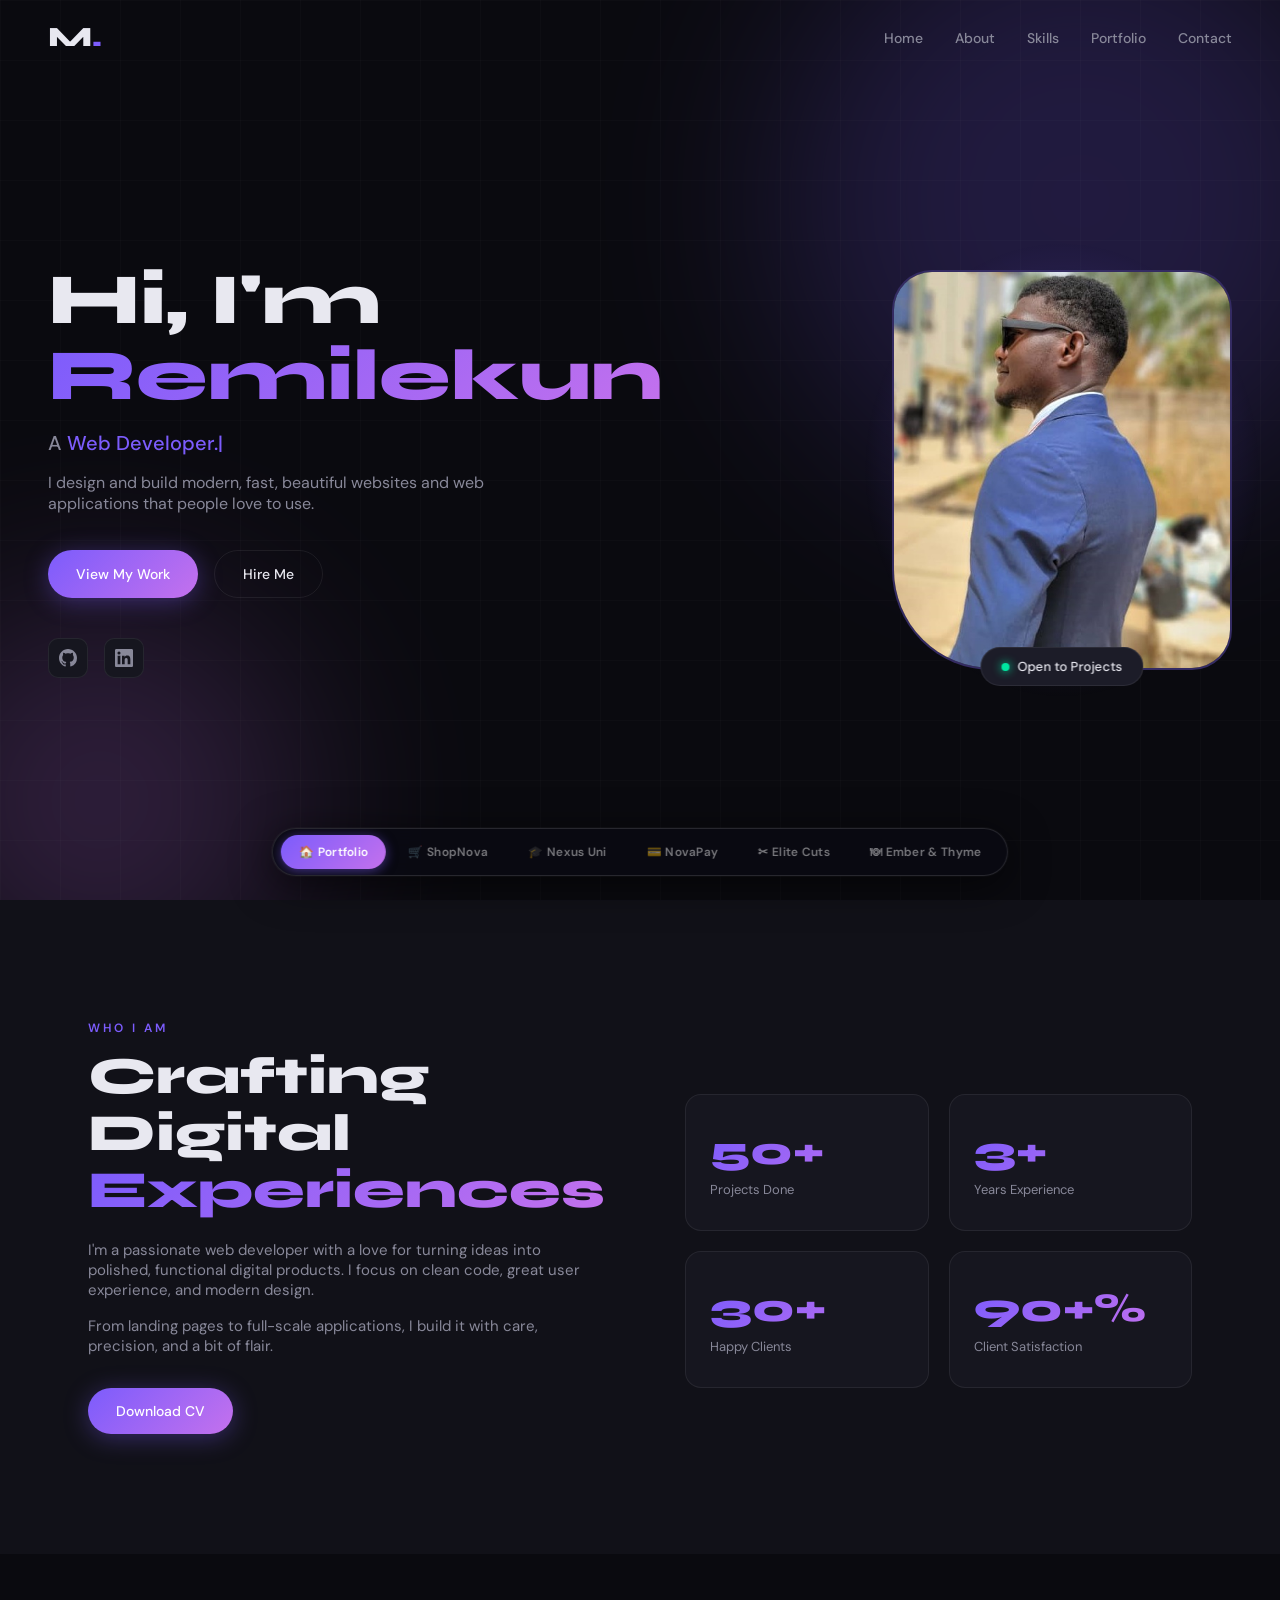
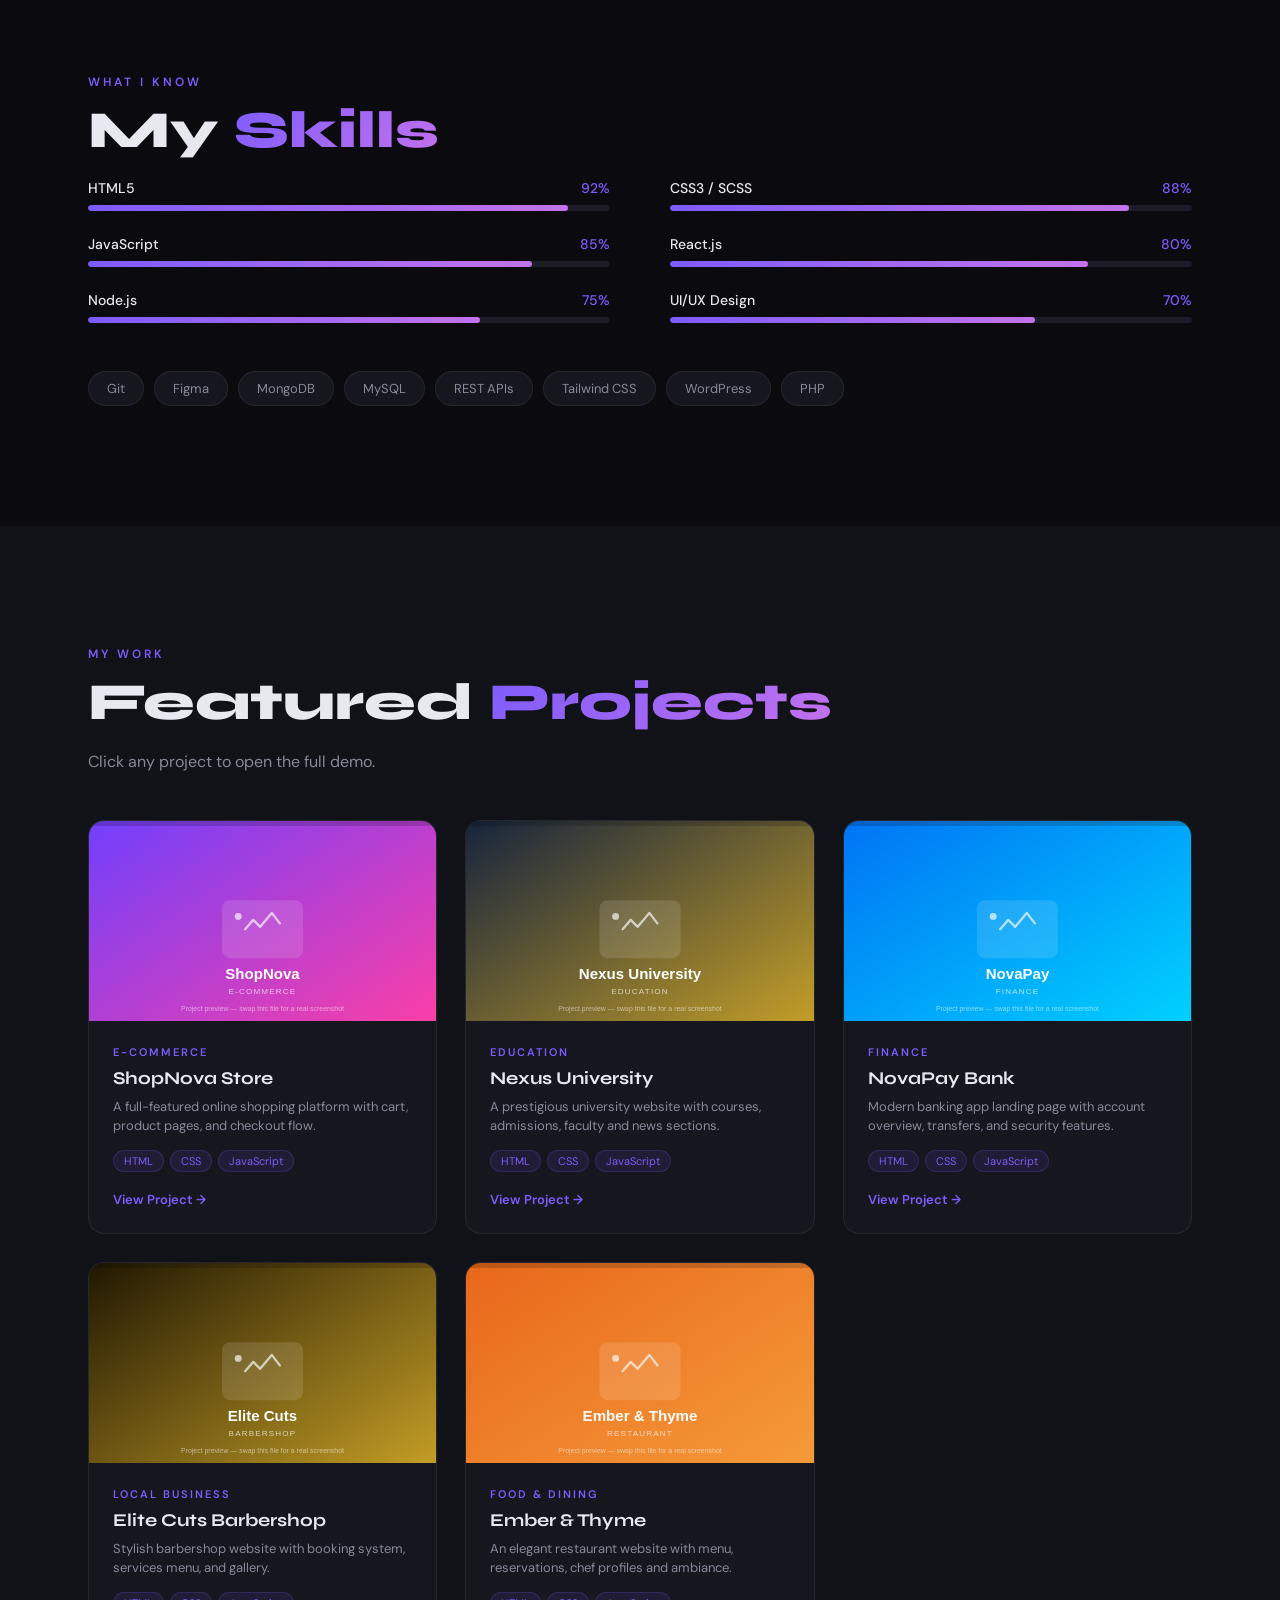
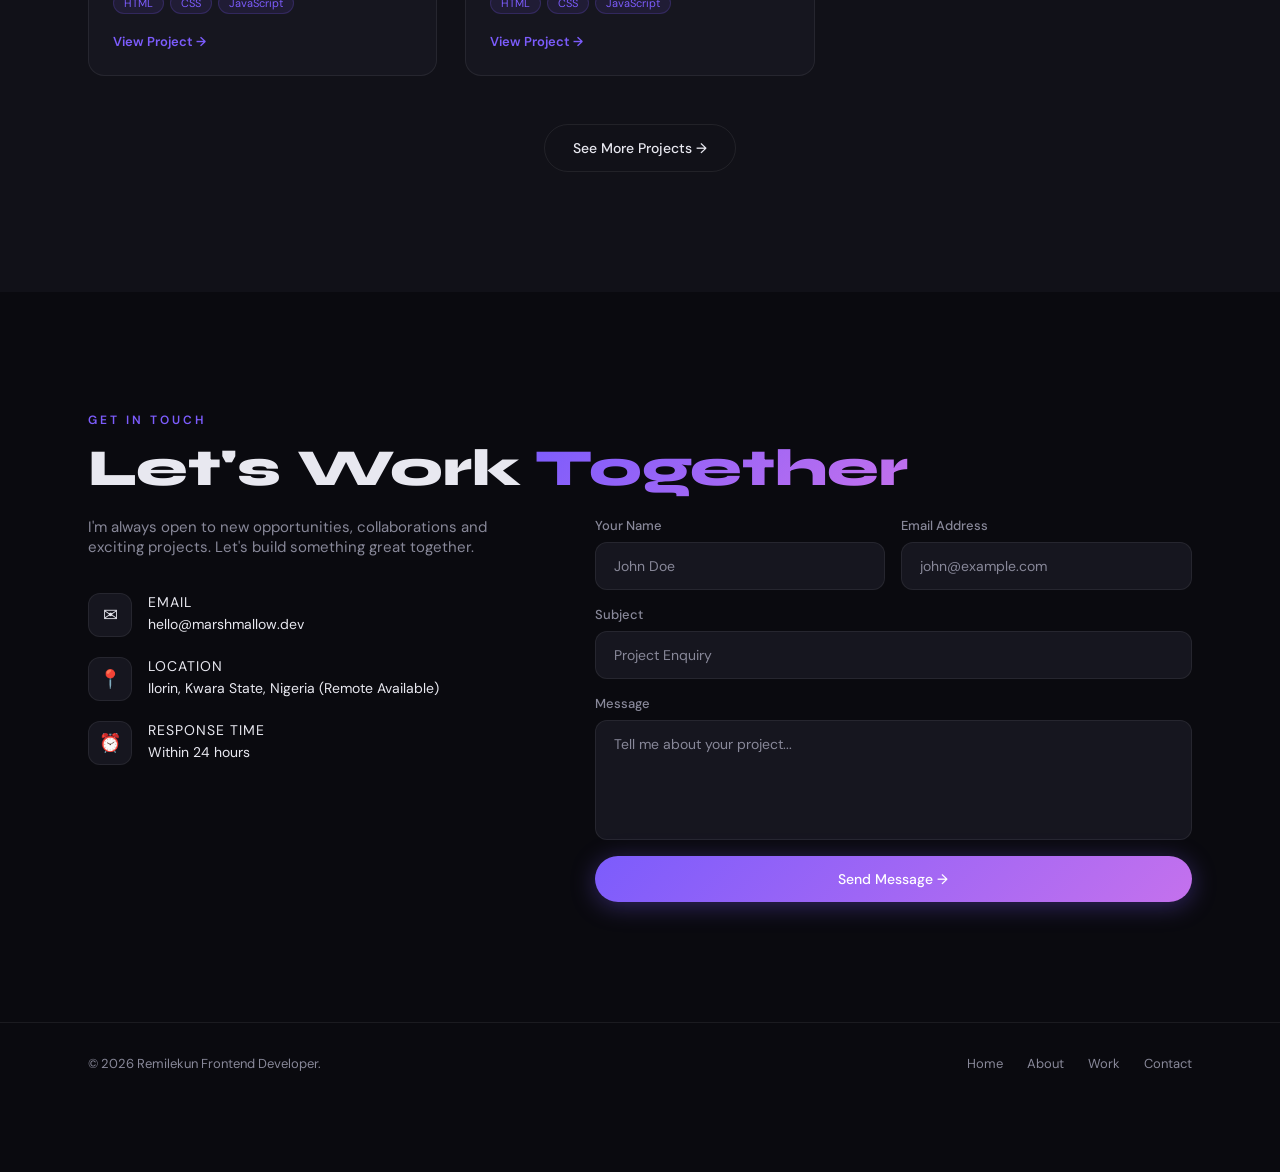
==== portfolio/index.html @ 6fb1a810 "Add files via upload" ====
<!DOCTYPE html>
<html lang="en">
<head>
<meta charset="UTF-8" />
<meta name="viewport" content="width=device-width, initial-scale=1.0" />
<title>Marshmallow — Frontend Developer Portfolio</title>
<meta name="description" content="Portfolio of Marshmallow, a frontend developer building modern, fast, and beautiful web experiences. Browse featured demo projects: ShopNova, Nexus University, NovaPay, Elite Cuts and Ember & Thyme." />
<link rel="preconnect" href="https://fonts.googleapis.com">
<link rel="preconnect" href="https://fonts.gstatic.com" crossorigin>
<link href="https://fonts.googleapis.com/css2?family=Syne:wght@400;600;700;800&family=DM+Sans:wght@300;400;500&display=swap" rel="stylesheet">


<link rel="icon" type="image/png" href="/images/trustana-favicon-512.png" />
<meta name="theme-color" content="#F5A623" />
<meta name="description" content="Nigeria's first AI-powered freelance escrow. Lock payments in Crypto or Fiat. SmartVerify AI checks delivery. Zero scams." />

<meta property="og:type" content="website" />
<meta property="og:url" content="https://trustanang.vercel.app/" />
<meta property="og:title" content="Trustana - Nigeria's Freelance Escrow" />
<meta property="og:description" content="Nigeria's first AI-powered freelance escrow. Lock payments in Crypto or Fiat. SmartVerify AI checks delivery. Zero scams." />
<meta property="og:image" content="https://trustanang.vercel.app/images/g.png" />
<meta property="og:image:width" content="1200" />
<meta property="og:image:height" content="630" />

<!-- Twitter / X Card -->
<meta name="twitter:card" content="summary_large_image" />
<meta name="twitter:url" content="https://trustanang.vercel.app/" />
<meta name="twitter:title" content="Trustana - Nigeria's Freelance Escrow" />
<meta name="twitter:description" content="Nigeria's first AI-powered freelance escrow. Lock payments in Crypto or Fiat. SmartVerify AI checks delivery. Zero scams." />
<meta name="twitter:image" content="https://trustanang.vercel.app/images/g.png" />


<link rel="stylesheet" href="css/shared.css">
<link rel="stylesheet" href="css/portfolio.css">
<script defer src="js/shared.js"></script>
<script defer src="js/portfolio.js"></script>
</head>
<body id="page-portfolio">
<a class="skip-link" href="#pf-home">Skip to content</a>

<nav class="nav site-header" id="pf-nav">
  <div class="nav-logo">M<span>.</span></div>
  <ul class="nav-links">
    <li><a href="#pf-home">Home</a></li>
    <li><a href="#pf-about">About</a></li>
    <li><a href="#pf-skills">Skills</a></li>
    <li><a href="#pf-portfolio">Portfolio</a></li>
    <li><a href="#pf-contact">Contact</a></li>
  </ul>
  <button class="nav-hamburger" id="pf-hamburger" aria-label="Open menu" aria-expanded="false" aria-controls="pf-mobile-nav">
    <span></span><span></span><span></span>
  </button>
</nav>
<div class="mobile-nav-overlay" id="pf-mobile-nav">
  <button class="mobile-nav-close" id="pf-nav-close" aria-label="Close menu">✕</button>
  <a href="#pf-home">Home</a>
  <a href="#pf-about">About</a>
  <a href="#pf-skills">Skills</a>
  <a href="#pf-portfolio">Portfolio</a>
  <a href="#pf-contact">Contact</a>
</div>

<main>
  <section class="hero" id="pf-home">
    <div class="hero-bg">
      <div class="blob blob-1"></div><div class="blob blob-2"></div><div class="grid-overlay"></div>
    </div>
    <div class="hero-content">
      <div class="hero-text">
        <h1 class="hero-heading">Hi, I'm<br/><span class="hero-name">Remilekun</span></h1>
        <p class="hero-sub">A <span class="typed-text" id="pf-typed"></span><span class="cursor" aria-hidden="true">|</span></p>
        <p class="hero-desc">I design and build modern, fast, beautiful websites and web applications that people love to use.</p>
        <div class="hero-btns">
          <a href="#pf-portfolio" class="btn btn-primary">View My Work</a>
          <a href="#pf-contact" class="btn btn-outline">Hire Me</a>
        </div>
        <div class="hero-socials">
          <a href="https://github.com/Orion-Marshmallow" target="_blank" rel="noopener" aria-label="GitHub"><svg viewBox="0 0 24 24" fill="currentColor"><path d="M12 0C5.37 0 0 5.37 0 12c0 5.31 3.435 9.795 8.205 11.385.6.105.825-.255.825-.57 0-.285-.015-1.23-.015-2.235-3.015.555-3.795-.735-4.035-1.41-.135-.345-.72-1.41-1.23-1.695-.42-.225-1.02-.78-.015-.795.945-.015 1.62.87 1.845 1.23 1.08 1.815 2.805 1.305 3.495.99.105-.78.42-1.305.765-1.605-2.67-.3-5.46-1.335-5.46-5.925 0-1.305.465-2.385 1.23-3.225-.12-.3-.54-1.53.12-3.18 0 0 1.005-.315 3.3 1.23.96-.27 1.98-.405 3-.405s2.04.135 3 .405c2.295-1.56 3.3-1.23 3.3-1.23.66 1.65.24 2.88.12 3.18.765.84 1.23 1.905 1.23 3.225 0 4.605-2.805 5.625-5.475 5.925.435.375.81 1.095.81 2.22 0 1.605-.015 2.895-.015 3.3 0 .315.225.69.825.57A12.02 12.02 0 0024 12c0-6.63-5.37-12-12-12z"/></svg></a>
          <a href="https://linkedin.com/in/aboluwarin-oreoluwa-84428a307" target="_blank" rel="noopener" aria-label="LinkedIn"><svg viewBox="0 0 24 24" fill="currentColor"><path d="M20.447 20.452h-3.554v-5.569c0-1.328-.027-3.037-1.852-3.037-1.853 0-2.136 1.445-2.136 2.939v5.667H9.351V9h3.414v1.561h.046c.477-.9 1.637-1.85 3.37-1.85 3.601 0 4.267 2.37 4.267 5.455v6.286zM5.337 7.433a2.062 2.062 0 01-2.063-2.065 2.064 2.064 0 112.063 2.065zm1.782 13.019H3.555V9h3.564v11.452zM22.225 0H1.771C.792 0 0 .774 0 1.729v20.542C0 23.227.792 24 1.771 24h20.451C23.2 24 24 23.227 24 22.271V1.729C24 .774 23.2 0 22.222 0h.003z"/></svg></a>
        </div>
      </div>
      <div class="hero-image-wrap">
        <div class="hero-img-glow"></div>
        <div class="hero-img-border">
          <img src="images/jk.jpeg" alt="Portrait of Marshmallow" class="hero-img" width="340" height="400" />
        </div>
        <div class="hero-badge"><span class="badge-dot"></span> Open to Projects</div>
      </div>
    </div>
  </section>

  <section class="about" id="pf-about">
    <div class="container">
      <div class="section-label">Who I Am</div>
      <div class="about-grid">
        <div class="about-left">
          <h2 class="section-title">Crafting Digital<br/><em>Experiences</em></h2>
          <p>I'm a passionate web developer with a love for turning ideas into polished, functional digital products. I focus on clean code, great user experience, and modern design.</p>
          <p>From landing pages to full-scale applications, I build it with care, precision, and a bit of flair.</p>
          <a href="#" class="btn btn-primary">Download CV</a>
        </div>
        <div class="about-stats">
          <div class="stat-card"><span class="stat-num">50+</span><span class="stat-label">Projects Done</span></div>
          <div class="stat-card"><span class="stat-num">3+</span><span class="stat-label">Years Experience</span></div>
          <div class="stat-card"><span class="stat-num">30+</span><span class="stat-label">Happy Clients</span></div>
          <div class="stat-card"><span class="stat-num">90+%</span><span class="stat-label">Client Satisfaction</span></div>
        </div>
      </div>
    </div>
  </section>

  <section class="skills-section" id="pf-skills">
    <div class="container">
      <div class="section-label">What I Know</div>
      <h2 class="section-title">My <em>Skills</em></h2>
      <div class="skills-grid" id="pf-skills-grid">
        <div class="skill-item"><div class="skill-header"><span>HTML5</span><span class="skill-pct">92%</span></div><div class="skill-bar"><div class="skill-fill" style="width:0" data-width="92%"></div></div></div>
        <div class="skill-item"><div class="skill-header"><span>CSS3 / SCSS</span><span class="skill-pct">88%</span></div><div class="skill-bar"><div class="skill-fill" style="width:0" data-width="88%"></div></div></div>
        <div class="skill-item"><div class="skill-header"><span>JavaScript</span><span class="skill-pct">85%</span></div><div class="skill-bar"><div class="skill-fill" style="width:0" data-width="85%"></div></div></div>
        <div class="skill-item"><div class="skill-header"><span>React.js</span><span class="skill-pct">80%</span></div><div class="skill-bar"><div class="skill-fill" style="width:0" data-width="80%"></div></div></div>
        <div class="skill-item"><div class="skill-header"><span>Node.js</span><span class="skill-pct">75%</span></div><div class="skill-bar"><div class="skill-fill" style="width:0" data-width="75%"></div></div></div>
        <div class="skill-item"><div class="skill-header"><span>UI/UX Design</span><span class="skill-pct">70%</span></div><div class="skill-bar"><div class="skill-fill" style="width:0" data-width="70%"></div></div></div>
      </div>
      <div class="tech-tags"><span>Git</span><span>Figma</span><span>MongoDB</span><span>MySQL</span><span>REST APIs</span><span>Tailwind CSS</span><span>WordPress</span><span>PHP</span></div>
    </div>
  </section>

  <section class="portfolio-section" id="pf-portfolio">
    <div class="container">
      <div class="section-label">My Work</div>
      <h2 class="section-title">Featured <em>Projects</em></h2>
      <p class="section-desc">Click any project to open the full demo.</p>
      <div class="portfolio-grid">
        <a class="port-card" href="ecommerce.html">
          <div class="port-preview-img"><img src="images/preview-ecommerce.svg" alt="ShopNova e-commerce project preview" loading="lazy" width="600" height="400"></div>
          <div class="port-info"><div class="port-cat">E-Commerce</div><h3>ShopNova Store</h3><p>A full-featured online shopping platform with cart, product pages, and checkout flow.</p><div class="port-tags"><span>HTML</span><span>CSS</span><span>JavaScript</span></div><span class="port-view-btn">View Project →</span></div>
        </a>
        <a class="port-card" href="university.html">
          <div class="port-preview-img"><img src="images/preview-university.svg" alt="Nexus University project preview" loading="lazy" width="600" height="400"></div>
          <div class="port-info"><div class="port-cat">Education</div><h3>Nexus University</h3><p>A prestigious university website with courses, admissions, faculty and news sections.</p><div class="port-tags"><span>HTML</span><span>CSS</span><span>JavaScript</span></div><span class="port-view-btn">View Project →</span></div>
        </a>
        <a class="port-card" href="bank.html">
          <div class="port-preview-img"><img src="images/preview-bank.svg" alt="NovaPay banking project preview" loading="lazy" width="600" height="400"></div>
          <div class="port-info"><div class="port-cat">Finance</div><h3>NovaPay Bank</h3><p>Modern banking app landing page with account overview, transfers, and security features.</p><div class="port-tags"><span>HTML</span><span>CSS</span><span>JavaScript</span></div><span class="port-view-btn">View Project →</span></div>
        </a>
        <a class="port-card" href="barbershop.html">
          <div class="port-preview-img"><img src="images/preview-barbershop.svg" alt="Elite Cuts barbershop project preview" loading="lazy" width="600" height="400"></div>
          <div class="port-info"><div class="port-cat">Local Business</div><h3>Elite Cuts Barbershop</h3><p>Stylish barbershop website with booking system, services menu, and gallery.</p><div class="port-tags"><span>HTML</span><span>CSS</span><span>JavaScript</span></div><span class="port-view-btn">View Project →</span></div>
        </a>
        <a class="port-card" href="restaurant.html">
          <div class="port-preview-img"><img src="images/preview-restaurant.svg" alt="Ember & Thyme restaurant project preview" loading="lazy" width="600" height="400"></div>
          <div class="port-info"><div class="port-cat">Food & Dining</div><h3>Ember & Thyme</h3><p>An elegant restaurant website with menu, reservations, chef profiles and ambiance.</p><div class="port-tags"><span>HTML</span><span>CSS</span><span>JavaScript</span></div><span class="port-view-btn">View Project →</span></div>
        </a>
      </div>
      <div class="see-more-wrap">
        <a href="#pf-all-projects" class="btn btn-outline">See More Projects →</a>
      </div>
    </div>
  </section>



  <section class="contact-section" id="pf-contact">
    <div class="container">
      <div class="section-label">Get In Touch</div>
      <h2 class="section-title">Let's Work <em>Together</em></h2>
      <div class="contact-grid">
        <div class="contact-info">
          <p>I'm always open to new opportunities, collaborations and exciting projects. Let's build something great together.</p>
          <div class="contact-items">
            <div class="contact-item"><div class="ci-icon">✉</div><div><span class="ci-label">Email</span><a href="mailto:hello@marshmallow.dev">hello@marshmallow.dev</a></div></div>
            <div class="contact-item"><div class="ci-icon">📍</div><div><span class="ci-label">Location</span><span>Ilorin, Kwara State, Nigeria (Remote Available)</span></div></div>
            <div class="contact-item"><div class="ci-icon">⏰</div><div><span class="ci-label">Response Time</span><span>Within 24 hours</span></div></div>
          </div>
        </div>
        <form class="contact-form" id="pf-contact-form">
          <div class="form-row"><div class="form-group"><label for="pf-name">Your Name</label><input id="pf-name" name="name" type="text" placeholder="John Doe" required/></div><div class="form-group"><label for="pf-email">Email Address</label><input id="pf-email" name="email" type="email" placeholder="john@example.com" required/></div></div>
          <div class="form-group"><label for="pf-subject">Subject</label><input id="pf-subject" name="subject" type="text" placeholder="Project Enquiry"/></div>
          <div class="form-group"><label for="pf-message">Message</label><textarea id="pf-message" name="message" rows="5" placeholder="Tell me about your project..." required></textarea></div>
          <button type="submit" class="btn btn-primary full-width">Send Message →</button>
          <div class="form-success" id="pfSuccess" role="status">✅ Message sent! I'll be in touch soon.</div>
        </form>
      </div>
    </div>
  </section>
</main>

<footer class="footer">
  <div class="container">
    <div class="footer-inner">
      <p>© 2026 Remilekun Frontend Developer.</p>
      <div class="footer-links"><a href="#pf-home">Home</a><a href="#pf-about">About</a><a href="#pf-portfolio">Work</a><a href="#pf-contact">Contact</a></div>
    </div>
  </div>
</footer>

<nav id="switcher" aria-label="Project switcher">
  <a class="sw-btn active" href="index.html">🏠 Portfolio</a>
  <a class="sw-btn ec" href="ecommerce.html">🛒 ShopNova</a>
  <a class="sw-btn uni" href="university.html">🎓 Nexus Uni</a>
  <a class="sw-btn bnk" href="bank.html">💳 NovaPay</a>
  <a class="sw-btn bar" href="barbershop.html">✂ Elite Cuts</a>
  <a class="sw-btn rst" href="restaurant.html">🍽 Ember & Thyme</a>
</nav>

</body>
</html>
---- portfolio/css/shared.css ----
/* =============================================
   SHARED / GLOBAL STYLES
   Used on every page — reset + the floating
   "project switcher" navigation bar.
============================================= */
*, *::before, *::after { margin: 0; padding: 0; box-sizing: border-box; }

html { scroll-behavior: smooth; }

body {
  -webkit-font-smoothing: antialiased;
}

/* ---- Skip link (accessibility) ---- */
.skip-link {
  position: absolute;
  left: -9999px;
  top: 0;
  background: #7c5cfc;
  color: #fff;
  padding: 12px 20px;
  z-index: 100000;
  border-radius: 0 0 8px 0;
}
.skip-link:focus { left: 0; }

/* ---- Project switcher bar ---- */
#switcher {
  position: fixed;
  bottom: 24px;
  left: 50%;
  transform: translateX(-50%);
  z-index: 99999;
  max-width: calc(100vw - 16px);
  overflow-x: auto;
  -webkit-overflow-scrolling: touch;
  scrollbar-width: none;
  background: rgba(10,10,18,0.95);
  backdrop-filter: blur(20px);
  border: 1px solid rgba(255,255,255,0.12);
  border-radius: 60px;
  padding: 6px 8px;
  display: flex;
  gap: 4px;
  justify-content: flex-start;
  box-shadow: 0 8px 40px rgba(0,0,0,0.6), 0 0 0 1px rgba(255,255,255,0.04);
}
#switcher::-webkit-scrollbar { display: none; }

#switcher .sw-btn {
  padding: 9px 18px;
  border-radius: 50px;
  border: none;
  background: transparent;
  color: rgba(255,255,255,0.45);
  font-family: 'DM Sans', sans-serif;
  font-size: 12px;
  font-weight: 600;
  letter-spacing: 0.3px;
  cursor: pointer;
  text-decoration: none;
  display: inline-flex;
  align-items: center;
  transition: all 0.25s ease;
  white-space: nowrap;
}
#switcher .sw-btn:hover { color: rgba(255,255,255,0.8); background: rgba(255,255,255,0.06); }
#switcher .sw-btn:visited { color: rgba(255,255,255,0.45); }
#switcher .sw-btn:visited:hover { color: rgba(255,255,255,0.8); }
#switcher .sw-btn:focus-visible { outline: 2px solid #fff; outline-offset: 2px; }
#switcher .sw-btn.active {
  background: linear-gradient(135deg, #7c5cfc, #c471ed);
  color: #fff;
  box-shadow: 0 2px 12px rgba(124,92,252,0.5);
}
#switcher .sw-btn.active.ec  { background: linear-gradient(135deg,#6c3fff,#ff3fa4); box-shadow:0 2px 12px rgba(108,63,255,0.5); }
#switcher .sw-btn.active.uni { background: linear-gradient(135deg,#0f1f3d,#c9a227); box-shadow:0 2px 12px rgba(201,162,39,0.4); }
#switcher .sw-btn.active.bnk { background: linear-gradient(135deg,#0070f3,#00d4ff); box-shadow:0 2px 12px rgba(0,112,243,0.5); }
#switcher .sw-btn.active.bar { background: linear-gradient(135deg,#1a1200,#c9a227); box-shadow:0 2px 12px rgba(201,162,39,0.4); }
#switcher .sw-btn.active.rst { background: linear-gradient(135deg,#e8651a,#f59c3a); box-shadow:0 2px 12px rgba(232,101,26,0.5); }

@media (max-width: 600px) {
  #switcher {
    bottom: 10px; left: 8px; right: 8px;
    transform: none; border-radius: 14px;
    padding: 4px 5px; gap: 2px;
    justify-content: flex-start;
  }
  #switcher .sw-btn { padding: 7px 11px; font-size: 10.5px; }
}
---- portfolio/css/portfolio.css ----
/* =============================================
   PORTFOLIO — Personal Site
============================================= */
#page-portfolio {
  --bg:#0a0a0f; --bg2:#111118; --surface:#16161f; --surface2:#1c1c28;
  --accent:#7c5cfc; --accent2:#c471ed; --green:#00e5a0;
  --text:#e8e8f0; --text-muted:#888899; --border:rgba(255,255,255,0.07);
  --font-display:'Syne',sans-serif; --font-body:'DM Sans',sans-serif;
  background: var(--bg); color: var(--text); font-family: var(--font-body);
}
#page-portfolio a { color:inherit; text-decoration:none; }
#page-portfolio img { max-width:100%; display:block; }

/* NAV */
#page-portfolio .nav {
  position:fixed; top:0; left:0; right:0; z-index:1000;
  display:flex; align-items:center; justify-content:space-between;
  padding:20px 48px; transition:all 0.35s ease;
}
#page-portfolio .nav.scrolled {
  background:rgba(10,10,15,0.92); backdrop-filter:blur(20px);
  border-bottom:1px solid var(--border); padding:14px 48px;
}
#page-portfolio .nav-logo { font-family:var(--font-display); font-size:28px; font-weight:800; }
#page-portfolio #pf-home,#page-portfolio #pf-about,#page-portfolio #pf-skills,#page-portfolio #pf-portfolio,#page-portfolio #pf-all-projects,#page-portfolio #pf-contact{scroll-margin-top:88px;}
#page-portfolio .nav-logo span { color:var(--accent); }
#page-portfolio .nav-links { display:flex; gap:32px; list-style:none; }
#page-portfolio .nav-links a {
  font-size:14px; font-weight:500; color:var(--text-muted);
  transition:color 0.3s; position:relative;
}
#page-portfolio .nav-links a::after {
  content:''; position:absolute; bottom:-4px; left:0;
  width:0; height:2px; background:var(--accent); transition:width 0.3s;
}
#page-portfolio .nav-links a:hover { color:var(--text); }
#page-portfolio .nav-links a:hover::after { width:100%; }

/* HERO */
#page-portfolio .hero {
  position:relative; min-height:100vh; display:flex; align-items:center;
  padding:100px 48px 60px; overflow:hidden;
}
#page-portfolio .hero-bg { position:absolute; inset:0; pointer-events:none; }
#page-portfolio .blob {
  position:absolute; border-radius:50%; filter:blur(100px); opacity:0.2;
}
#page-portfolio .blob-1 {
  width:600px; height:600px; background:var(--accent);
  top:-100px; right:-100px; animation:blobFloat 8s ease-in-out infinite;
}
#page-portfolio .blob-2 {
  width:400px; height:400px; background:var(--accent2);
  bottom:-100px; left:-100px; animation:blobFloat 10s ease-in-out infinite reverse;
}
#page-portfolio .grid-overlay {
  position:absolute; inset:0;
  background-image:linear-gradient(rgba(255,255,255,0.015) 1px,transparent 1px),
                   linear-gradient(90deg,rgba(255,255,255,0.015) 1px,transparent 1px);
  background-size:60px 60px;
}
@keyframes blobFloat { 0%,100%{transform:translate(0,0) scale(1)} 50%{transform:translate(30px,-30px) scale(1.05)} }

#page-portfolio .hero-content {
  position:relative; max-width:1200px; margin:0 auto; width:100%;
  display:flex; align-items:center; justify-content:space-between; gap:60px;
}
#page-portfolio .hero-text { flex:1; }
#page-portfolio .hero-tag {
  display:inline-flex; align-items:center; gap:8px;
  background:rgba(0,229,160,0.1); border:1px solid rgba(0,229,160,0.2);
  color:var(--green); padding:6px 16px; border-radius:50px;
  font-size:13px; font-weight:500; margin-bottom:24px;
  animation:fadeInUp 0.6s 0.1s both;
}
#page-portfolio .hero-heading {
  font-family:var(--font-display); font-size:clamp(42px,6vw,72px);
  font-weight:800; line-height:1.05; margin-bottom:16px;
  animation:fadeInUp 0.6s 0.2s both;
}
#page-portfolio .hero-name {
  background:linear-gradient(135deg,var(--accent),var(--accent2));
  -webkit-background-clip:text; -webkit-text-fill-color:transparent; background-clip:text;
}
#page-portfolio .hero-sub {
  font-size:20px; font-weight:500; color:var(--text-muted);
  margin-bottom:16px; animation:fadeInUp 0.6s 0.3s both;
}
#page-portfolio .typed-text { color:var(--accent); }
#page-portfolio .cursor { color:var(--accent); animation:blink 1s infinite; }
@keyframes blink { 0%,100%{opacity:1} 50%{opacity:0} }
#page-portfolio .hero-desc {
  font-size:16px; color:var(--text-muted); max-width:480px;
  margin-bottom:36px; animation:fadeInUp 0.6s 0.4s both;
}
#page-portfolio .hero-btns {
  display:flex; gap:16px; flex-wrap:wrap; margin-bottom:40px;
  animation:fadeInUp 0.6s 0.5s both;
}
#page-portfolio .hero-socials { display:flex; gap:16px; animation:fadeInUp 0.6s 0.6s both; }
#page-portfolio .hero-socials a {
  width:40px; height:40px; display:flex; align-items:center; justify-content:center;
  background:var(--surface); border:1px solid var(--border); border-radius:10px;
  color:var(--text-muted); transition:all 0.3s;
}
#page-portfolio .hero-socials a svg { width:18px; height:18px; }
#page-portfolio .hero-socials a:hover {
  background:rgba(124,92,252,0.15); border-color:var(--accent); color:var(--accent); transform:translateY(-3px);
}
#page-portfolio .hero-image-wrap { position:relative; flex-shrink:0; animation:fadeInRight 0.8s 0.3s both; }
#page-portfolio .hero-img-glow {
  position:absolute; inset:-30px;
  background:radial-gradient(ellipse at center,rgba(124,92,252,0.3),transparent 70%); border-radius:50%;
}
#page-portfolio .hero-img-border {
  position:relative; width:340px; height:400px;
  border-radius:40px 40px 40px 100px; overflow:hidden;
  border:2px solid rgba(124,92,252,0.3); background:var(--surface);
}
#page-portfolio .hero-img {
  width:100%; height:100%; object-fit:cover; object-position:top center;
  transition:all 0.3s;
}
#page-portfolio .hero-img-border:hover .hero-img { transform:scale(1.03); }
#page-portfolio .hero-badge {
  position:absolute; bottom:-16px; left:50%; transform:translateX(-50%);
  background:var(--surface2); border:1px solid var(--border);
  padding:10px 20px; border-radius:50px; font-size:13px; font-weight:500;
  display:flex; align-items:center; gap:8px; white-space:nowrap; backdrop-filter:blur(10px);
}
#page-portfolio .badge-dot {
  width:8px; height:8px; border-radius:50%; background:var(--green);
  box-shadow:0 0 10px var(--green); animation:badgePulse 2s infinite;
}
@keyframes badgePulse { 0%,100%{opacity:1;transform:scale(1)} 50%{opacity:.7;transform:scale(1.3)} }

/* BUTTONS */
#page-portfolio .btn {
  display:inline-flex; align-items:center; gap:8px; padding:14px 28px;
  border-radius:50px; font-family:var(--font-body); font-size:14px;
  font-weight:500; cursor:pointer; border:none; transition:all 0.3s;
}
#page-portfolio .btn-primary {
  background:linear-gradient(135deg,var(--accent),var(--accent2)); color:#fff;
  box-shadow:0 4px 24px rgba(124,92,252,0.35);
}
#page-portfolio .btn-primary:hover { transform:translateY(-2px); box-shadow:0 8px 32px rgba(124,92,252,0.5); }
#page-portfolio .btn-outline {
  background:transparent; color:var(--text); border:1.5px solid var(--border);
}
#page-portfolio .btn-outline:hover { border-color:var(--accent); color:var(--accent); }
#page-portfolio .full-width { width:100%; justify-content:center; }

/* SECTION HELPERS */
#page-portfolio .section-label {
  font-size:12px; font-weight:600; letter-spacing:3px; text-transform:uppercase;
  color:var(--accent); margin-bottom:12px;
}
#page-portfolio .section-title {
  font-family:var(--font-display); font-size:clamp(32px,5vw,52px);
  font-weight:800; line-height:1.1; color:var(--text); margin-bottom:20px;
}
#page-portfolio .section-title em {
  font-style:normal;
  background:linear-gradient(135deg,var(--accent),var(--accent2));
  -webkit-background-clip:text; -webkit-text-fill-color:transparent; background-clip:text;
}

/* ABOUT */
#page-portfolio .about { padding:120px 0; background:var(--bg2); }
#page-portfolio .container { max-width:1200px; margin:0 auto; padding:0 48px; }
#page-portfolio .about-grid { display:grid; grid-template-columns:1fr 1fr; gap:80px; align-items:center; }
#page-portfolio .about-left p { color:var(--text-muted); margin-bottom:16px; font-size:15px; }
#page-portfolio .about-left .btn { margin-top:16px; }
#page-portfolio .about-stats { display:grid; grid-template-columns:1fr 1fr; gap:20px; }
#page-portfolio .stat-card {
  background:var(--surface); border:1px solid var(--border); border-radius:16px;
  padding:32px 24px; display:flex; flex-direction:column; gap:6px;
  transition:all 0.3s; position:relative; overflow:hidden;
}
#page-portfolio .stat-card:hover { transform:translateY(-4px); border-color:rgba(124,92,252,0.3); }
#page-portfolio .stat-num {
  font-family:var(--font-display); font-size:40px; font-weight:800;
  background:linear-gradient(135deg,var(--accent),var(--accent2));
  -webkit-background-clip:text; -webkit-text-fill-color:transparent; background-clip:text;
}
#page-portfolio .stat-label { font-size:13px; color:var(--text-muted); }

/* SKILLS */
#page-portfolio .skills-section { padding:120px 0; }
#page-portfolio .skills-grid { display:grid; grid-template-columns:1fr 1fr; gap:24px 60px; margin-bottom:48px; }
#page-portfolio .skill-header { display:flex; justify-content:space-between; font-size:14px; font-weight:500; margin-bottom:8px; }
#page-portfolio .skill-pct { color:var(--accent); }
#page-portfolio .skill-bar { height:6px; background:var(--surface2); border-radius:3px; overflow:hidden; }
#page-portfolio .skill-fill {
  height:100%; background:linear-gradient(to right,var(--accent),var(--accent2));
  border-radius:3px; transition:width 1.2s cubic-bezier(0.4,0,0.2,1);
}
#page-portfolio .tech-tags { display:flex; flex-wrap:wrap; gap:10px; }
#page-portfolio .tech-tags span {
  padding:8px 18px; background:var(--surface); border:1px solid var(--border);
  border-radius:50px; font-size:13px; color:var(--text-muted); transition:all 0.3s;
}
#page-portfolio .tech-tags span:hover { border-color:var(--accent); color:var(--accent); }

/* PORTFOLIO GRID */
#page-portfolio .portfolio-section { padding:120px 0; background:var(--bg2); }
#page-portfolio .section-desc { color:var(--text-muted); max-width:560px; margin-bottom:48px; }
#page-portfolio .portfolio-grid { display:grid; grid-template-columns:repeat(3,1fr); gap:28px; }
#page-portfolio .port-card {
  display:block; text-decoration:none; color:inherit;
  cursor:pointer; border-radius:16px; background:var(--surface);
  border:1px solid var(--border); overflow:hidden; transition:all 0.35s;
}
#page-portfolio .port-card:hover {
  transform:translateY(-8px); border-color:rgba(124,92,252,0.4);
  box-shadow:0 20px 60px rgba(0,0,0,0.4),0 0 0 1px rgba(124,92,252,0.15);
}
#page-portfolio .port-preview { height:200px; position:relative; overflow:hidden; }
#page-portfolio .port-preview-img { height:200px; position:relative; overflow:hidden; background:var(--surface2); }
#page-portfolio .port-preview-img img { width:100%; height:100%; object-fit:cover; display:block; transition:transform 0.4s ease; }
#page-portfolio .port-card:hover .port-preview-img img { transform:scale(1.05); }
#page-portfolio .preview-mockup { padding:12px; height:100%; display:flex; flex-direction:column; gap:8px; }
#page-portfolio .mock-nav {
  display:flex; gap:4px; align-items:center;
  background:rgba(255,255,255,0.05); padding:6px 10px; border-radius:6px;
}
#page-portfolio .mock-nav span { width:6px; height:6px; border-radius:50%; background:rgba(255,255,255,0.2); }
#page-portfolio .mock-nav.dark span { background:rgba(255,255,255,0.15); }
#page-portfolio .mock-nav.bank-nav span { background:rgba(0,180,255,0.4); }
#page-portfolio .mock-nav.gold-nav span { background:rgba(212,175,55,0.5); }
#page-portfolio .mock-nav.resto-nav span { background:rgba(231,76,60,0.45); }
#page-portfolio .mock-hero { flex:1; border-radius:8px; padding:12px; display:flex; align-items:center; gap:12px; position:relative; }
#page-portfolio .mock-lines { display:flex; flex-direction:column; gap:6px; }
#page-portfolio .ml { height:6px; border-radius:3px; background:rgba(255,255,255,0.15); }
#page-portfolio .ml.wide{width:120px;} #page-portfolio .ml.medium{width:80px;}
#page-portfolio .ml.short{width:50px;height:20px;border-radius:20px;}
#page-portfolio .ml.light{background:rgba(255,255,255,0.3);}
#page-portfolio .btn-like{background:linear-gradient(to right,var(--accent),var(--accent2));}
#page-portfolio .btn-like.gold{background:linear-gradient(to right,#d4af37,#f5cc5c);}
#page-portfolio .btn-like.red{background:linear-gradient(to right,#e74c3c,#c0392b);}
#page-portfolio .mock-badge{position:absolute;top:10px;right:10px;background:#ff4757;color:#fff;font-size:8px;font-weight:700;padding:3px 7px;border-radius:4px;}
#page-portfolio .mock-cards{display:flex;gap:6px;}
#page-portfolio .mock-card{flex:1;height:36px;border-radius:6px;background:rgba(255,255,255,0.07);}
#page-portfolio .dark-card{background:rgba(255,255,255,0.05);}
#page-portfolio .gold-card{background:rgba(212,175,55,0.15);}
#page-portfolio .resto-card{background:rgba(231,76,60,0.12);}
#page-portfolio .ecom-preview{background:linear-gradient(135deg,#1a0533,#0d1f3c);}
#page-portfolio .ecom-hero{background:linear-gradient(135deg,rgba(124,92,252,0.2),rgba(196,113,237,0.1));}
#page-portfolio .uni-preview{background:linear-gradient(135deg,#0a0a1a,#0f1a2e);}
#page-portfolio .uni-hero{background:linear-gradient(135deg,rgba(15,30,80,0.6),rgba(5,10,30,0.4));}
#page-portfolio .bank-preview{background:linear-gradient(135deg,#021020,#041c38);}
#page-portfolio .bank-hero{background:linear-gradient(135deg,rgba(0,80,180,0.3),rgba(0,40,100,0.2));padding:10px;justify-content:center;}
#page-portfolio .mock-card-visual{width:110px;height:70px;background:linear-gradient(135deg,#1a3a6e,#2a5298);border-radius:8px;padding:10px;display:flex;flex-direction:column;justify-content:space-between;}
#page-portfolio .card-chip{width:16px;height:12px;background:#d4af37;border-radius:2px;}
#page-portfolio .card-num{font-size:7px;color:rgba(255,255,255,0.7);letter-spacing:1px;}
#page-portfolio .mock-stats{display:flex;gap:6px;align-items:flex-end;padding:0 4px;}
#page-portfolio .stat-bar{flex:1;border-radius:3px 3px 0 0;background:rgba(0,120,255,0.3);}
#page-portfolio .stat-bar:nth-child(1){height:24px;}#page-portfolio .stat-bar:nth-child(2){height:36px;background:rgba(0,180,255,0.4);}#page-portfolio .stat-bar:nth-child(3){height:18px;}
#page-portfolio .barber-preview{background:linear-gradient(135deg,#0d0d0d,#1a1200);}
#page-portfolio .barber-hero{background:linear-gradient(135deg,rgba(40,30,0,0.5),rgba(20,15,0,0.3));}
#page-portfolio .barber-pole{width:14px;height:60px;background:#111;border-radius:10px;overflow:hidden;flex-shrink:0;display:flex;flex-direction:column;}
#page-portfolio .pole-stripe:nth-child(1){flex:1;background:#d42b2b;}#page-portfolio .pole-stripe:nth-child(2){flex:1;background:#fff;}#page-portfolio .pole-stripe:nth-child(3){flex:1;background:#1c3de0;}
#page-portfolio .resto-preview{background:linear-gradient(135deg,#1a0500,#2a0a00);}
#page-portfolio .resto-hero{background:linear-gradient(135deg,rgba(80,20,0,0.5),rgba(40,10,0,0.3));}
#page-portfolio .food-dots{display:flex;gap:4px;flex-direction:column;}
#page-portfolio .fd{width:10px;height:10px;border-radius:50%;background:rgba(231,76,60,0.5);}
#page-portfolio .port-preview::after{content:'';position:absolute;inset:0;opacity:0;transition:all 0.3s;}
#page-portfolio .port-preview-img::after{content:'';position:absolute;inset:0;opacity:0;transition:all 0.3s;background:rgba(0,0,0,0.12);}
#page-portfolio .port-card:hover .port-preview-img::after{opacity:1;}
#page-portfolio .ecom-preview::after{background:rgba(124,92,252,0.15);}
#page-portfolio .uni-preview::after{background:rgba(30,100,200,0.15);}
#page-portfolio .bank-preview::after{background:rgba(0,100,255,0.1);}
#page-portfolio .barber-preview::after{background:rgba(212,175,55,0.1);}
#page-portfolio .resto-preview::after{background:rgba(231,76,60,0.12);}
#page-portfolio .port-card:hover .port-preview::after{opacity:1;}
#page-portfolio .port-info{padding:24px;}
#page-portfolio .port-cat{font-size:11px;letter-spacing:2px;text-transform:uppercase;color:var(--accent);font-weight:600;margin-bottom:8px;}
#page-portfolio .port-info h3{font-family:var(--font-display);font-size:18px;font-weight:700;margin-bottom:8px;}
#page-portfolio .port-info p{font-size:13px;color:var(--text-muted);line-height:1.5;margin-bottom:14px;}
#page-portfolio .port-tags{display:flex;gap:6px;flex-wrap:wrap;margin-bottom:16px;}
#page-portfolio .port-tags span{font-size:11px;padding:3px 10px;border-radius:20px;background:rgba(124,92,252,0.1);border:1px solid rgba(124,92,252,0.2);color:var(--accent);}
#page-portfolio .port-view-btn{font-size:13px;font-weight:600;color:var(--accent);transition:all 0.3s;}
#page-portfolio .port-card:hover .port-view-btn{letter-spacing:1px;}

#page-portfolio .see-more-wrap{ text-align:center; margin-top:48px; }

/* ALL PROJECTS (placeholder for future work) */
#page-portfolio .more-projects-section{ padding:80px 0; }
#page-portfolio .more-projects-placeholder{
  border:1.5px dashed var(--border); border-radius:16px;
  padding:56px 32px; text-align:center; color:var(--text-muted);
}
#page-portfolio .mpp-icon{ font-size:36px; display:block; margin-bottom:16px; }
#page-portfolio .more-projects-placeholder p{ font-size:15px; }
#page-portfolio .more-projects-placeholder a{ color:var(--accent); font-weight:600; }

/* CONTACT */
#page-portfolio .contact-section{padding:120px 0;}
#page-portfolio .contact-grid{display:grid;grid-template-columns:1fr 1.4fr;gap:80px;align-items:start;}
#page-portfolio .contact-info>p{color:var(--text-muted);margin-bottom:36px;font-size:15px;}
#page-portfolio .contact-items{display:flex;flex-direction:column;gap:20px;}
#page-portfolio .contact-item{display:flex;gap:16px;align-items:flex-start;}
#page-portfolio .ci-icon{width:44px;height:44px;background:var(--surface);border:1px solid var(--border);border-radius:12px;display:flex;align-items:center;justify-content:center;font-size:18px;flex-shrink:0;}
#page-portfolio .ci-label{display:block;font-size:11px;text-transform:uppercase;letter-spacing:1px;color:var(--text-muted);margin-bottom:2px;}
#page-portfolio .contact-item a,#page-portfolio .contact-item span{font-size:14px;color:var(--text);}
#page-portfolio .contact-form{display:flex;flex-direction:column;gap:16px;}
#page-portfolio .form-row{display:grid;grid-template-columns:1fr 1fr;gap:16px;}
#page-portfolio .form-group{display:flex;flex-direction:column;gap:8px;}
#page-portfolio .form-group label{font-size:13px;font-weight:500;color:var(--text-muted);}
#page-portfolio .form-group input,#page-portfolio .form-group textarea{background:var(--surface);border:1.5px solid var(--border);border-radius:12px;padding:14px 18px;font-family:var(--font-body);font-size:14px;color:var(--text);outline:none;transition:all 0.3s;resize:none;}
#page-portfolio .form-group input::placeholder,#page-portfolio .form-group textarea::placeholder{color:var(--text-muted);}
#page-portfolio .form-group input:focus,#page-portfolio .form-group textarea:focus{border-color:var(--accent);}
#page-portfolio .form-success{display:none;background:rgba(0,229,160,0.1);border:1px solid rgba(0,229,160,0.2);color:var(--green);padding:14px 20px;border-radius:12px;font-size:14px;text-align:center;}
#page-portfolio .form-success.show{display:block;}

/* FOOTER */
#page-portfolio .footer{padding:32px 0 100px;border-top:1px solid var(--border);}
#page-portfolio .footer-inner{display:flex;align-items:center;justify-content:space-between;flex-wrap:wrap;gap:16px;}
#page-portfolio .footer-logo{font-family:var(--font-display);font-size:24px;font-weight:800;}
#page-portfolio .footer-logo span{color:var(--accent);}
#page-portfolio .footer p{font-size:13px;color:var(--text-muted);}
#page-portfolio .footer-links{display:flex;gap:24px;}
#page-portfolio .footer-links a{font-size:13px;color:var(--text-muted);transition:color 0.3s;}
#page-portfolio .footer-links a:hover{color:var(--text);}

@keyframes fadeInUp{from{opacity:0;transform:translateY(30px)}to{opacity:1;transform:translateY(0)}}
@keyframes fadeInRight{from{opacity:0;transform:translateX(40px)}to{opacity:1;transform:translateX(0)}}

/* ==============================================


/* ============================================
   PORTFOLIO NAV hamburger
============================================ */
#page-portfolio .nav-hamburger{
  display:none; flex-direction:column; gap:5px;
  background:none; border:none; cursor:pointer; padding:4px;
}
#page-portfolio .nav-hamburger span{
  display:block; width:22px; height:2px;
  background:var(--text); border-radius:2px; transition:all .3s;
}
#page-portfolio .mobile-nav-overlay{
  display:none; position:fixed; inset:0;
  background:var(--bg); z-index:9998;
  flex-direction:column; align-items:center; justify-content:center; gap:28px;
}
#page-portfolio .mobile-nav-overlay.open{ display:flex; }
#page-portfolio .mobile-nav-overlay a{
  font-family:var(--font-display); font-size:26px; font-weight:700;
  color:var(--text); transition:color .2s;
}
#page-portfolio .mobile-nav-overlay a:hover{ color:var(--accent); }
#page-portfolio .mobile-nav-close{
  position:absolute; top:20px; right:20px;
  background:none; border:none; color:var(--text); font-size:28px; cursor:pointer;
}

/* ============================================
   PAGE 1 — PORTFOLIO
============================================ */
/* Tablet */
@media(max-width:1024px){
  #page-portfolio .hero{ padding:100px 32px 80px; }
  #page-portfolio .hero-img-border{ width:280px; height:320px; }
  #page-portfolio .container{ padding:0 32px; }
  #page-portfolio .portfolio-grid{ grid-template-columns:1fr 1fr; }
  #page-portfolio .about-grid{ grid-template-columns:1fr; gap:48px; }
  #page-portfolio .skills-grid{ grid-template-columns:1fr; }
  #page-portfolio .contact-grid{ grid-template-columns:1fr; gap:40px; }
}
/* Mobile */
@media(max-width:768px){
  #page-portfolio .form-group input,#page-portfolio .form-group textarea{ font-size:16px; } /* prevents iOS auto-zoom on focus */
  #page-portfolio .nav{ padding:14px 20px; }
  #page-portfolio #pf-home,#page-portfolio #pf-about,#page-portfolio #pf-skills,#page-portfolio #pf-portfolio,#page-portfolio #pf-all-projects,#page-portfolio #pf-contact{ scroll-margin-top:70px; }
  #page-portfolio .nav.scrolled{ padding:12px 20px; }
  #page-portfolio .nav-links{ display:none; }
  #page-portfolio .nav-hamburger{ display:flex; }
  #page-portfolio .hero{ padding:88px 20px 80px; min-height:auto; }
  #page-portfolio .hero-content{ flex-direction:column-reverse; gap:28px; }
  #page-portfolio .hero-text{ text-align:center; }
  #page-portfolio .hero-img-border{ width:220px; height:260px; margin:0 auto; }
  #page-portfolio .hero-image-wrap{ width:100%; display:flex; flex-direction:column; align-items:center; }
  #page-portfolio .hero-badge{ position:relative; bottom:auto; left:auto; transform:none; margin-top:12px; }
  #page-portfolio .hero-tag{ display:inline-flex; }
  #page-portfolio .hero-btns{ flex-direction:column; }
  #page-portfolio .hero-btns .btn{ width:100%; justify-content:center; }
  #page-portfolio .hero-socials{ justify-content:center; }
  #page-portfolio .hero-desc{ margin:0 auto 32px; }
  #page-portfolio .container{ padding:0 20px; }
  #page-portfolio .about{ padding:64px 0; }
  #page-portfolio .about-stats{ grid-template-columns:1fr 1fr; }
  #page-portfolio .skills-section{ padding:64px 0; }
  #page-portfolio .portfolio-section{ padding:64px 0; }
  #page-portfolio .portfolio-grid{ grid-template-columns:1fr; }
  #page-portfolio .contact-section{ padding:64px 0; }
  #page-portfolio .form-row{ grid-template-columns:1fr; }
  #page-portfolio .footer-inner{ flex-direction:column; text-align:center; gap:12px; }
  #page-portfolio .footer-links{ justify-content:center; flex-wrap:wrap; }
}
/* Small phones */
@media(max-width:400px){
  #page-portfolio .hero-heading{ font-size:34px; }
  #page-portfolio .stat-num{ font-size:28px; }
  #page-portfolio .hero-img-border{ width:180px; height:210px; }
}
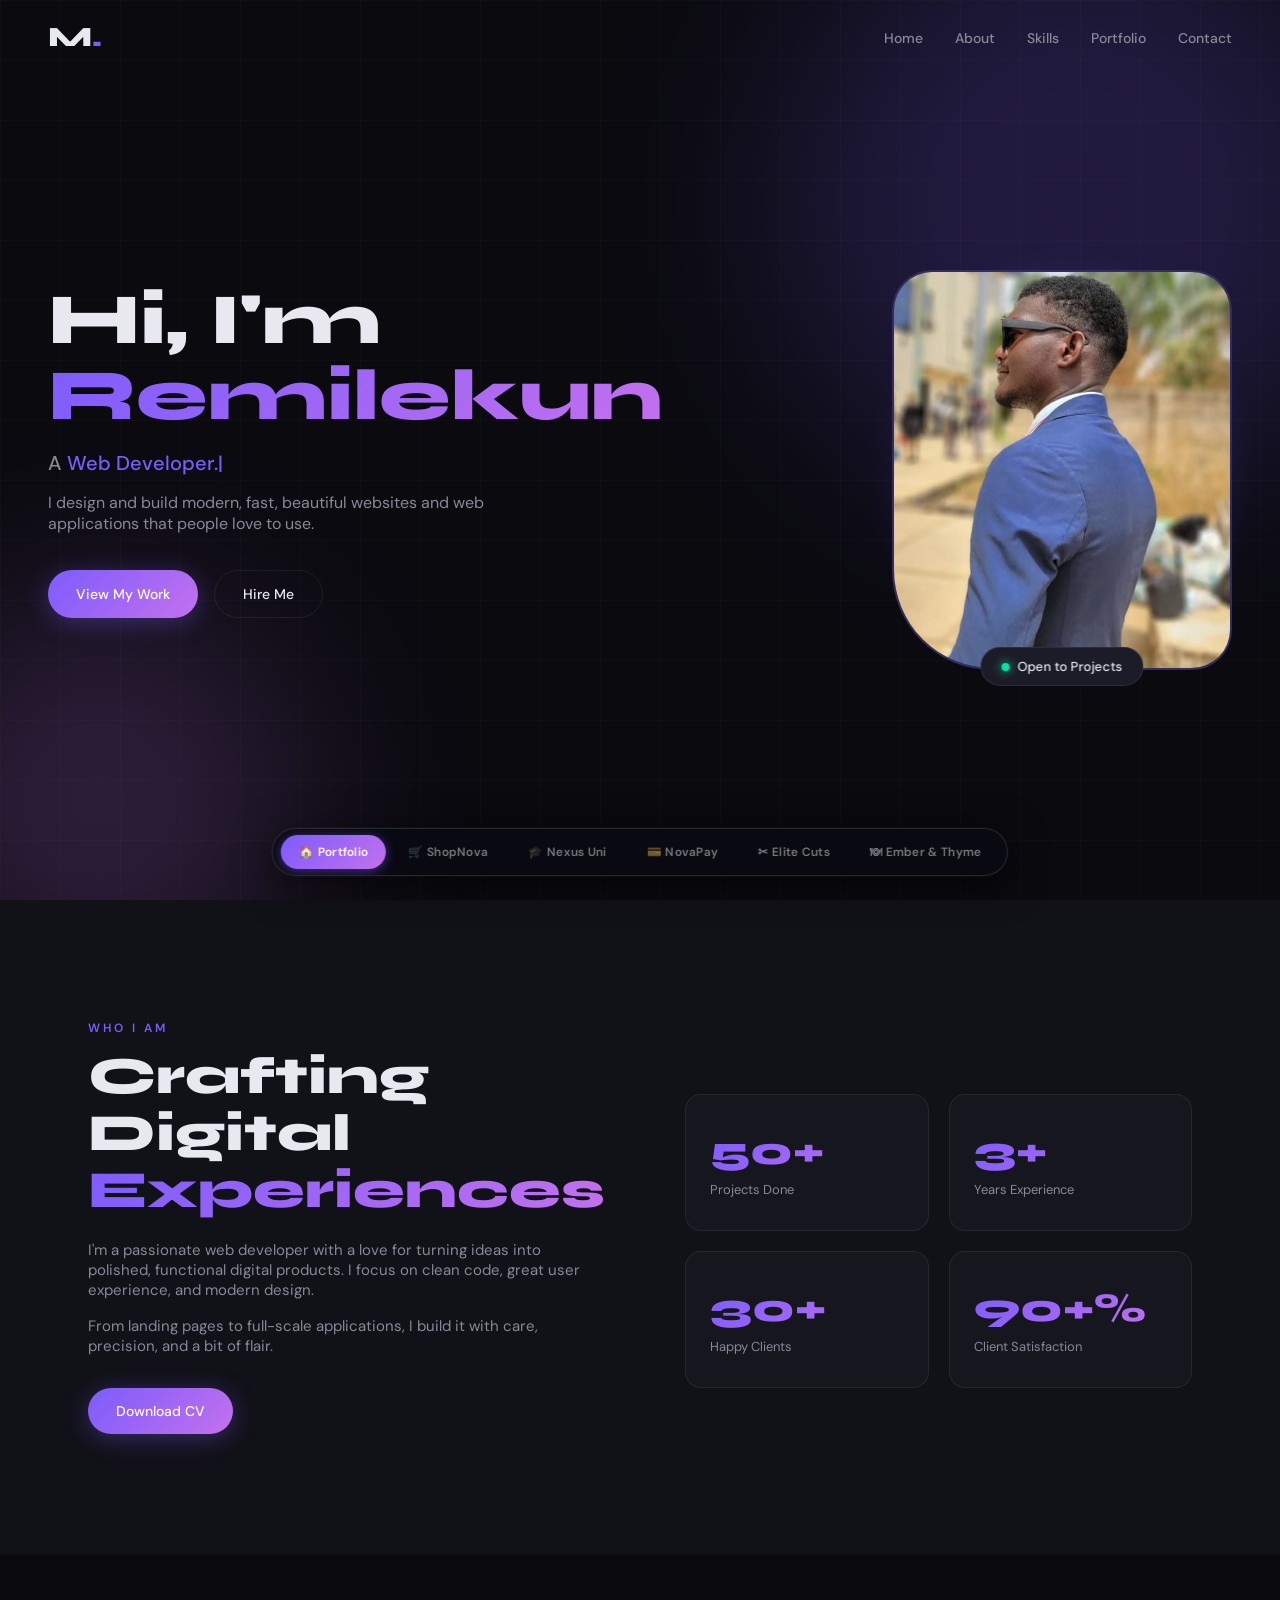
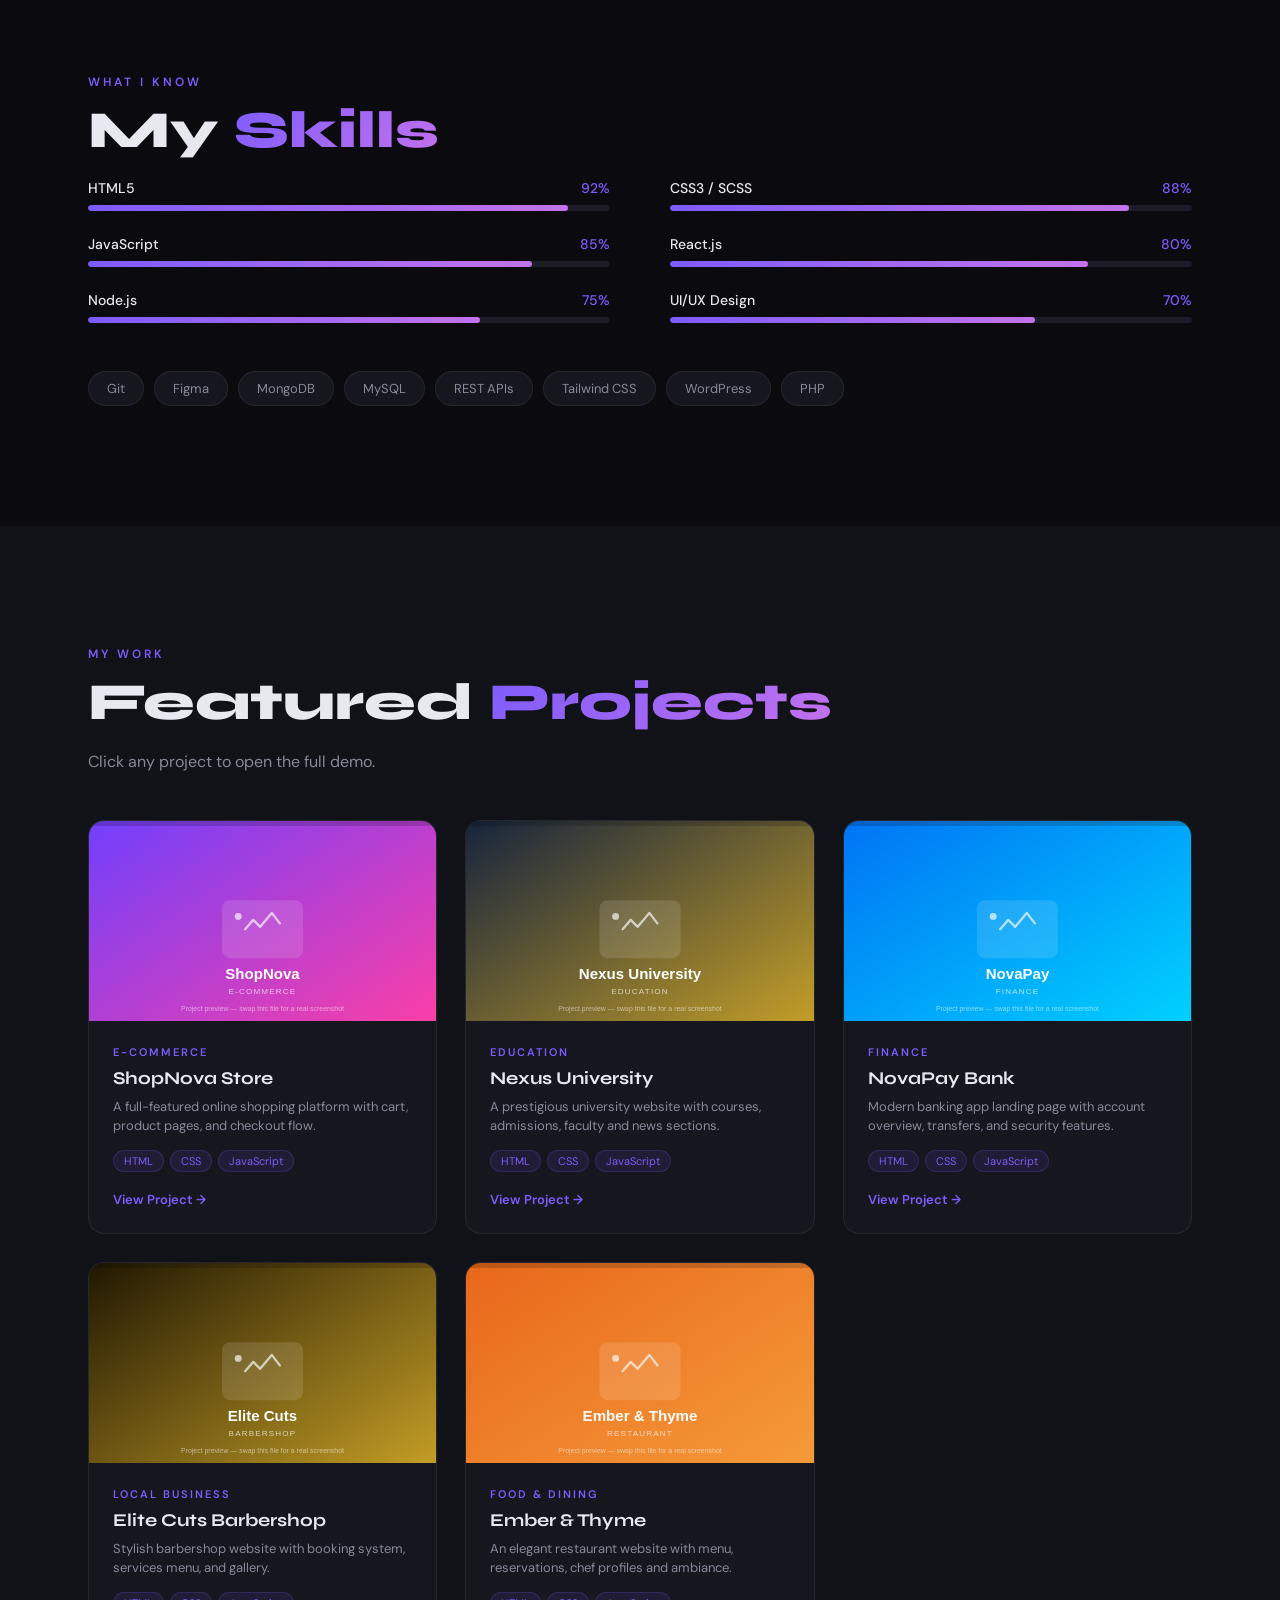
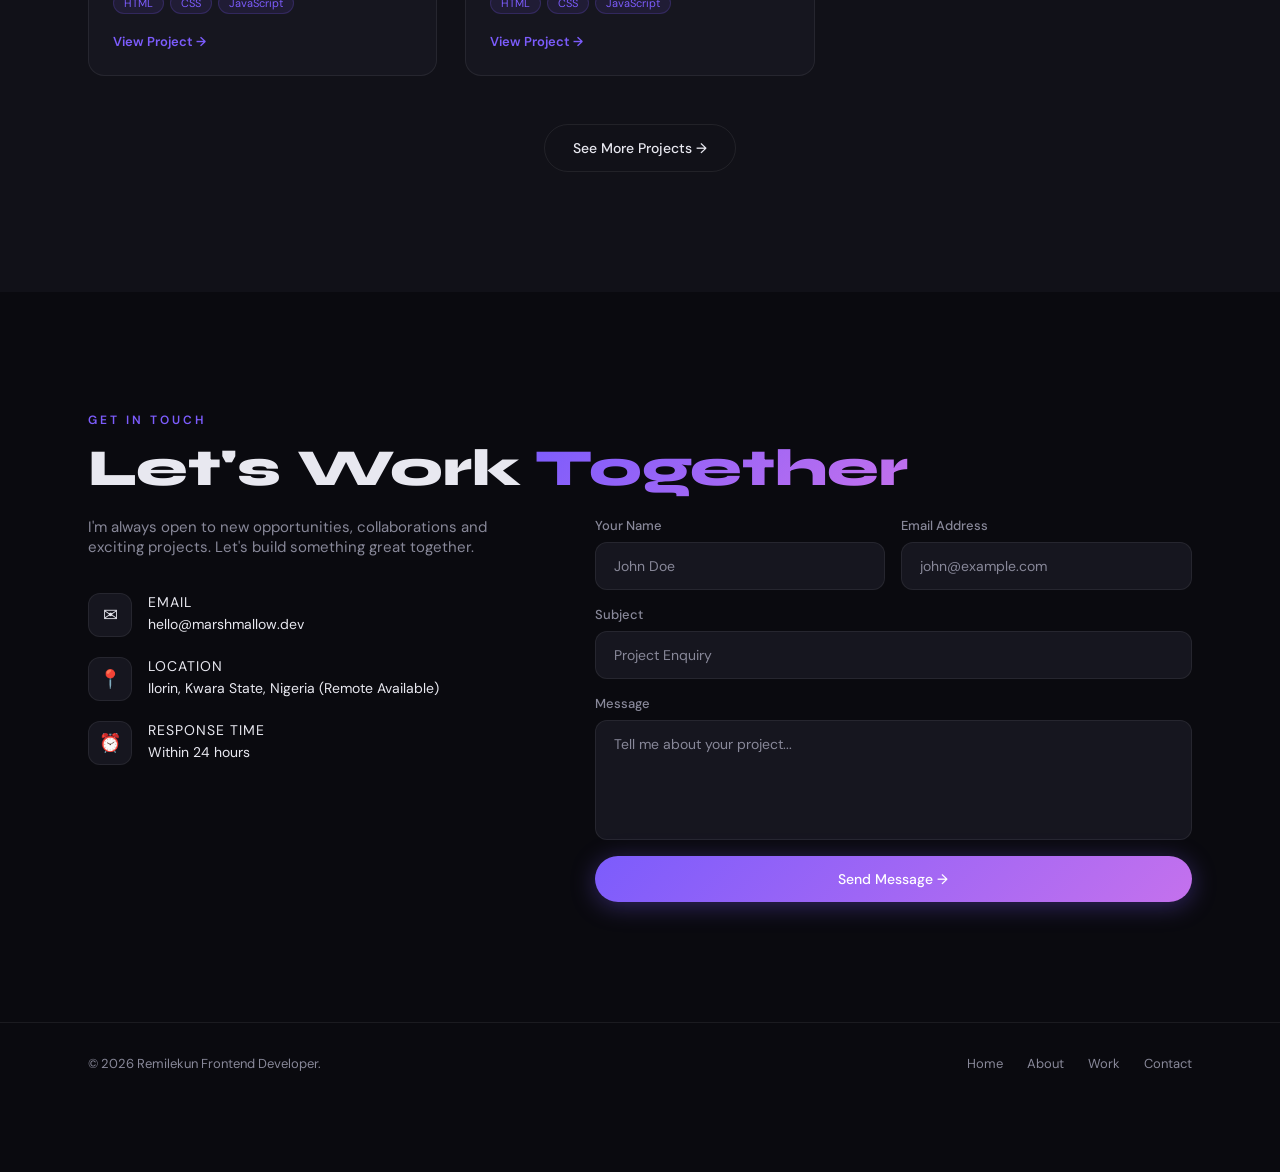
==== commit bca2e818: "s" ====
--- a/portfolio/index.html
+++ b/portfolio/index.html
@@ -3,11 +3,12 @@
 <head>
 <meta charset="UTF-8" />
 <meta name="viewport" content="width=device-width, initial-scale=1.0" />
-<title>Marshmallow — Frontend Developer Portfolio</title>
+<title>Remilekun — Frontend Developer Portfolio</title>
 <meta name="description" content="Portfolio of Marshmallow, a frontend developer building modern, fast, and beautiful web experiences. Browse featured demo projects: ShopNova, Nexus University, NovaPay, Elite Cuts and Ember & Thyme." />
 <link rel="preconnect" href="https://fonts.googleapis.com">
 <link rel="preconnect" href="https://fonts.gstatic.com" crossorigin>
 <link href="https://fonts.googleapis.com/css2?family=Syne:wght@400;600;700;800&family=DM+Sans:wght@300;400;500&display=swap" rel="stylesheet">
+<link rel="stylesheet" href="https://cdnjs.cloudflare.com/ajax/libs/font-awesome/4.7.0/css/font-awesome.min.css">
 
 
 <link rel="icon" type="image/png" href="/images/trustana-favicon-512.png" />
@@ -15,19 +16,19 @@
 <meta name="description" content="Nigeria's first AI-powered freelance escrow. Lock payments in Crypto or Fiat. SmartVerify AI checks delivery. Zero scams." />
 
 <meta property="og:type" content="website" />
-<meta property="og:url" content="https://trustanang.vercel.app/" />
+<meta property="og:url" content="https://marshmallow-portfolio.vercel.app/" />
 <meta property="og:title" content="Trustana - Nigeria's Freelance Escrow" />
 <meta property="og:description" content="Nigeria's first AI-powered freelance escrow. Lock payments in Crypto or Fiat. SmartVerify AI checks delivery. Zero scams." />
-<meta property="og:image" content="https://trustanang.vercel.app/images/g.png" />
+<meta property="og:image" content="https://marshmallow-portfolio.vercel.app/images/g.png" />
 <meta property="og:image:width" content="1200" />
 <meta property="og:image:height" content="630" />
 
 <!-- Twitter / X Card -->
 <meta name="twitter:card" content="summary_large_image" />
-<meta name="twitter:url" content="https://trustanang.vercel.app/" />
+<meta name="twitter:url" content="https://marshmallow-portfolio.vercel.app/" />
 <meta name="twitter:title" content="Trustana - Nigeria's Freelance Escrow" />
 <meta name="twitter:description" content="Nigeria's first AI-powered freelance escrow. Lock payments in Crypto or Fiat. SmartVerify AI checks delivery. Zero scams." />
-<meta name="twitter:image" content="https://trustanang.vercel.app/images/g.png" />
+<meta name="twitter:image" content="https://marshmallow-portfolio.vercel.app/images/g.png" />
 
 
 <link rel="stylesheet" href="css/shared.css">
@@ -75,8 +76,7 @@
           <a href="#pf-contact" class="btn btn-outline">Hire Me</a>
         </div>
         <div class="hero-socials">
-          <a href="https://github.com/Orion-Marshmallow" target="_blank" rel="noopener" aria-label="GitHub"><svg viewBox="0 0 24 24" fill="currentColor"><path d="M12 0C5.37 0 0 5.37 0 12c0 5.31 3.435 9.795 8.205 11.385.6.105.825-.255.825-.57 0-.285-.015-1.23-.015-2.235-3.015.555-3.795-.735-4.035-1.41-.135-.345-.72-1.41-1.23-1.695-.42-.225-1.02-.78-.015-.795.945-.015 1.62.87 1.845 1.23 1.08 1.815 2.805 1.305 3.495.99.105-.78.42-1.305.765-1.605-2.67-.3-5.46-1.335-5.46-5.925 0-1.305.465-2.385 1.23-3.225-.12-.3-.54-1.53.12-3.18 0 0 1.005-.315 3.3 1.23.96-.27 1.98-.405 3-.405s2.04.135 3 .405c2.295-1.56 3.3-1.23 3.3-1.23.66 1.65.24 2.88.12 3.18.765.84 1.23 1.905 1.23 3.225 0 4.605-2.805 5.625-5.475 5.925.435.375.81 1.095.81 2.22 0 1.605-.015 2.895-.015 3.3 0 .315.225.69.825.57A12.02 12.02 0 0024 12c0-6.63-5.37-12-12-12z"/></svg></a>
-          <a href="https://linkedin.com/in/aboluwarin-oreoluwa-84428a307" target="_blank" rel="noopener" aria-label="LinkedIn"><svg viewBox="0 0 24 24" fill="currentColor"><path d="M20.447 20.452h-3.554v-5.569c0-1.328-.027-3.037-1.852-3.037-1.853 0-2.136 1.445-2.136 2.939v5.667H9.351V9h3.414v1.561h.046c.477-.9 1.637-1.85 3.37-1.85 3.601 0 4.267 2.37 4.267 5.455v6.286zM5.337 7.433a2.062 2.062 0 01-2.063-2.065 2.064 2.064 0 112.063 2.065zm1.782 13.019H3.555V9h3.564v11.452zM22.225 0H1.771C.792 0 0 .774 0 1.729v20.542C0 23.227.792 24 1.771 24h20.451C23.2 24 24 23.227 24 22.271V1.729C24 .774 23.2 0 22.222 0h.003z"/></svg></a>
+          
         </div>
       </div>
       <div class="hero-image-wrap">
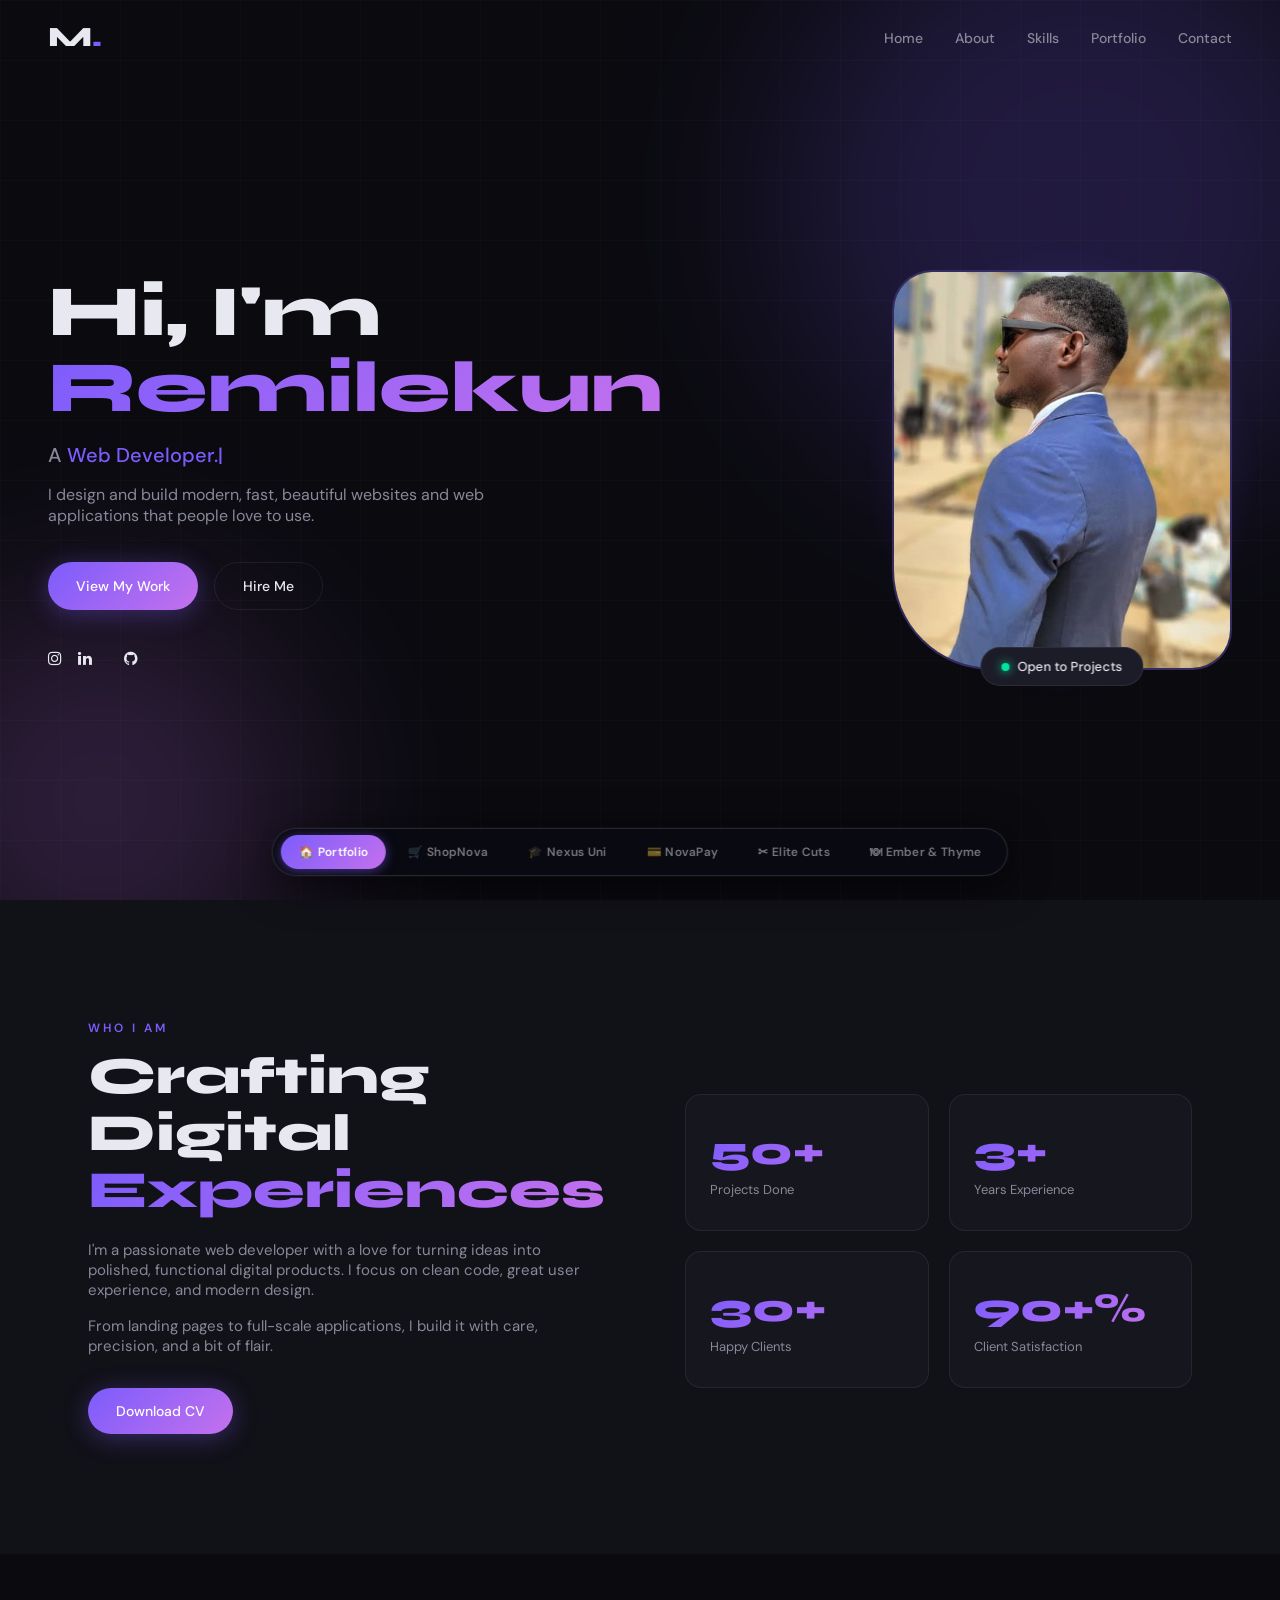
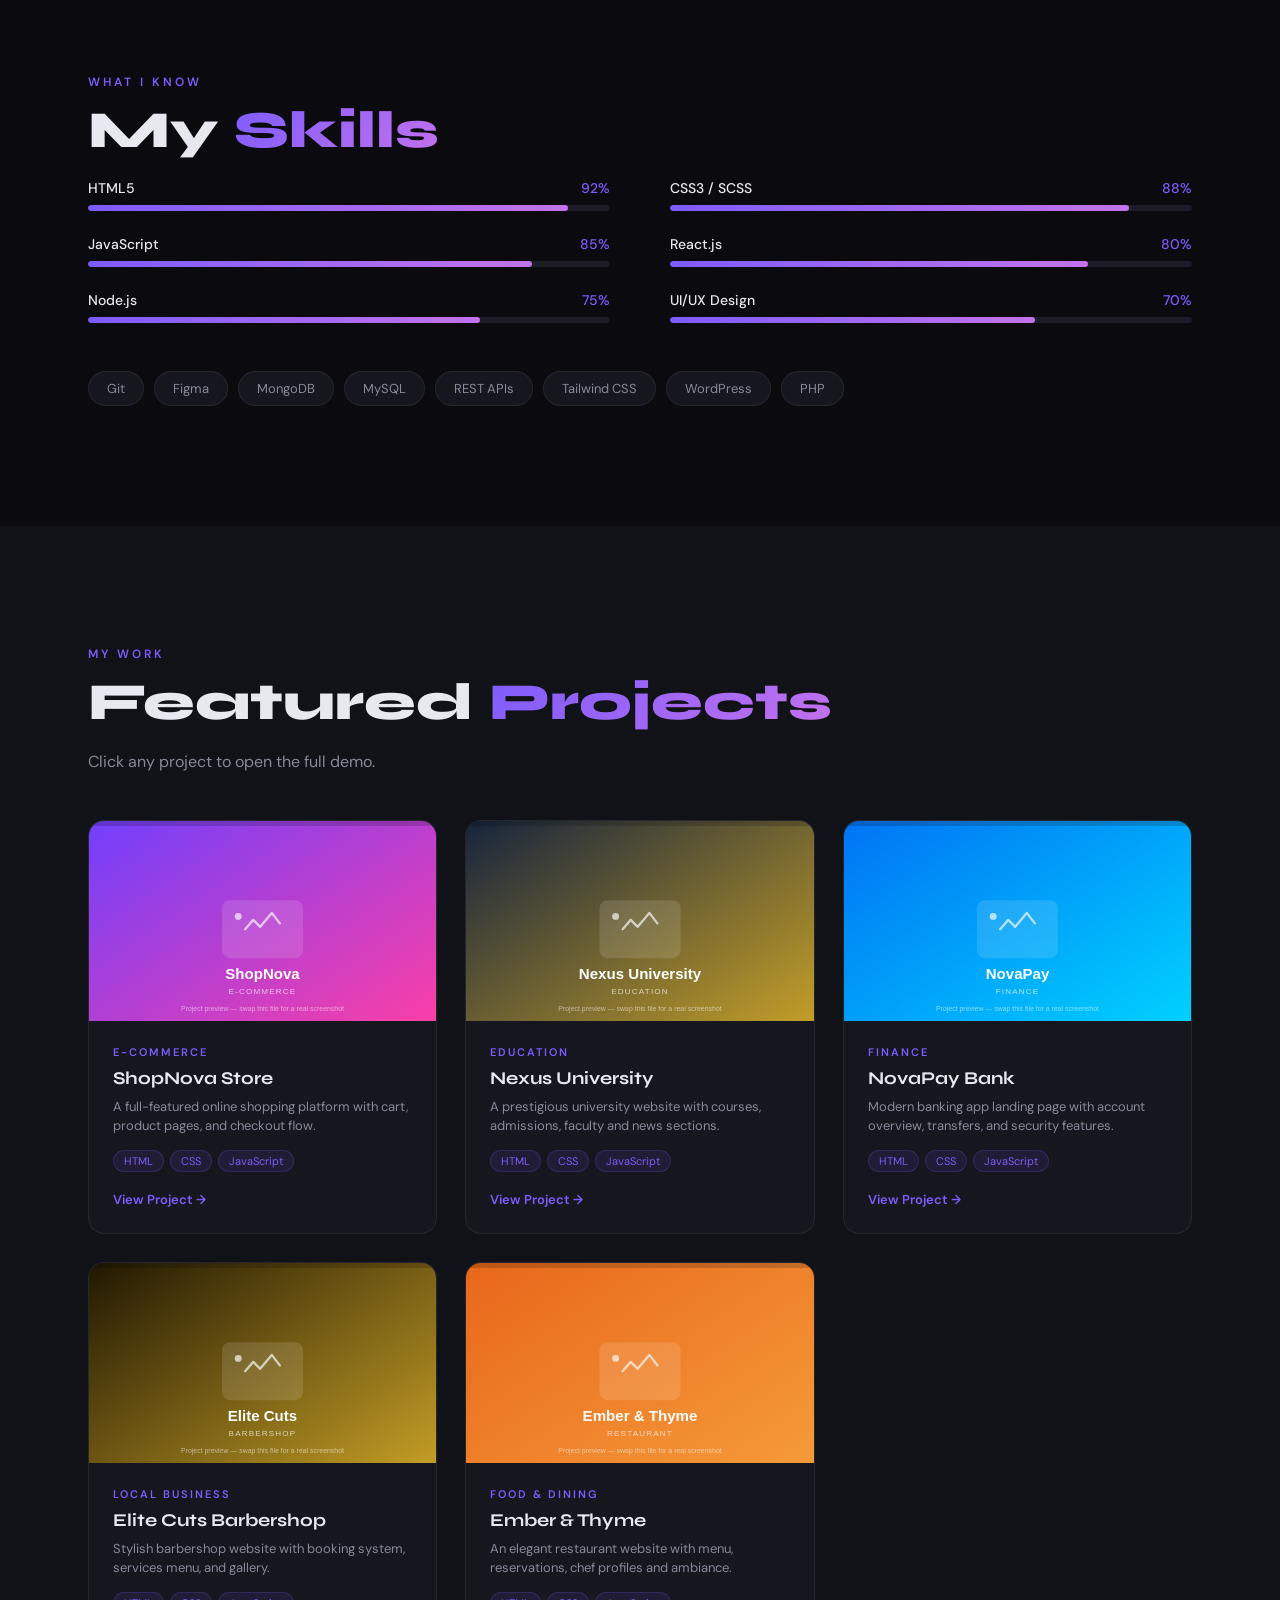
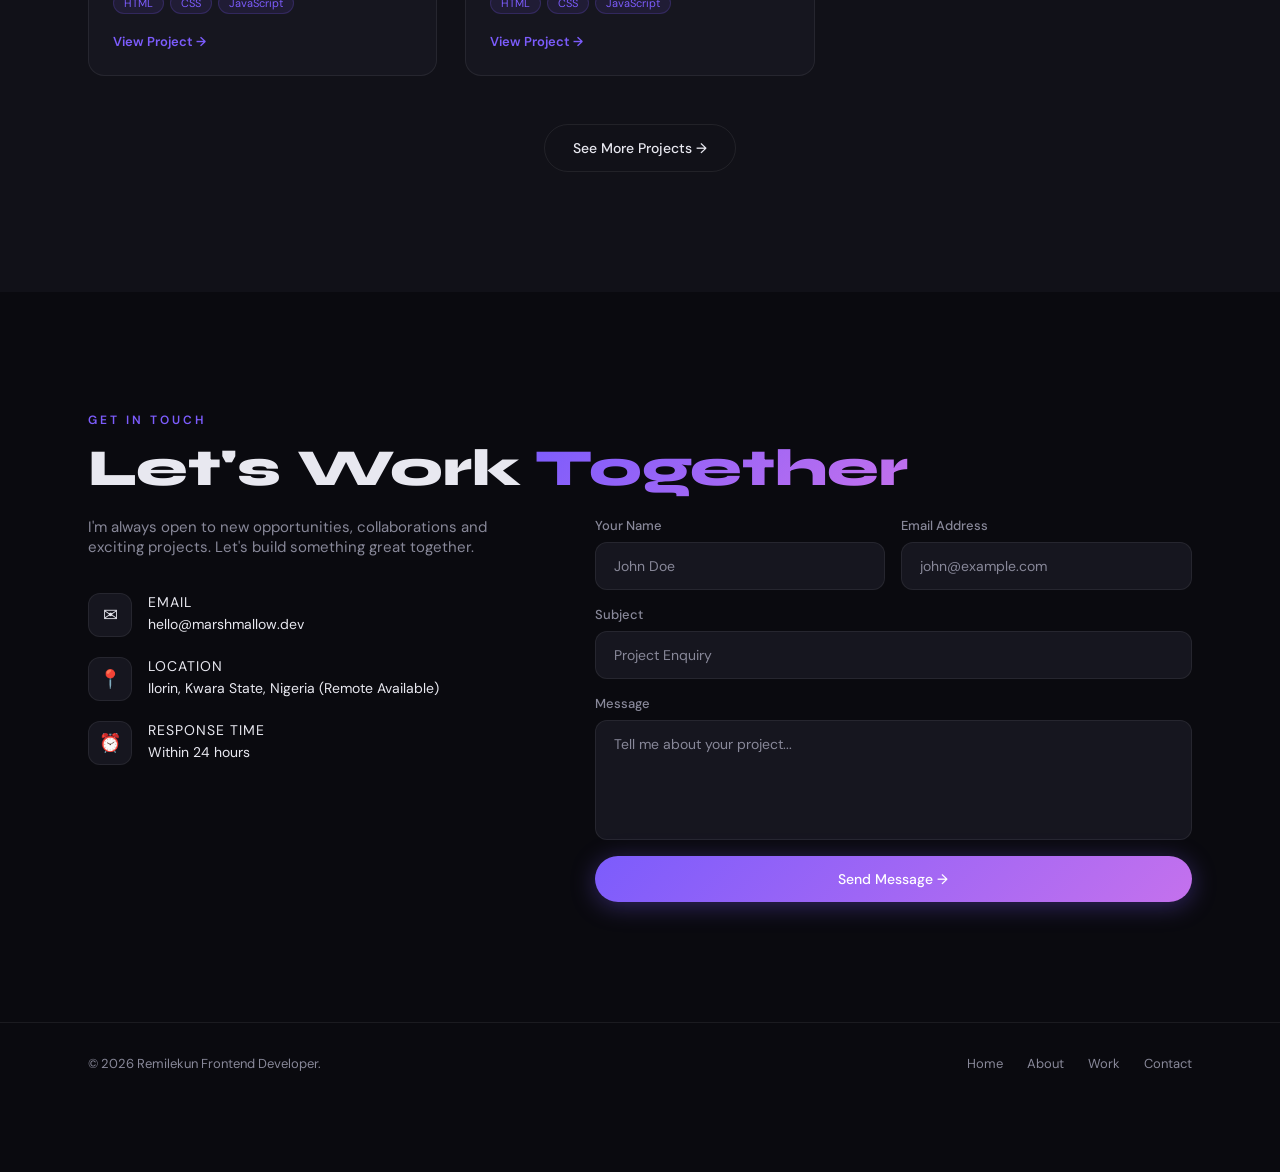
==== commit 4c2f2517: "d" ====
--- a/portfolio/index.html
+++ b/portfolio/index.html
@@ -76,7 +76,11 @@
           <a href="#pf-contact" class="btn btn-outline">Hire Me</a>
         </div>
         <div class="hero-socials">
-          
+          <i class="fa fa-instagram"></i>
+          <i class="fa fa-linkedin"></i>
+          <i class="fa fa-x"></i>
+          <i class="fa fa-github"></i>
+
         </div>
       </div>
       <div class="hero-image-wrap">
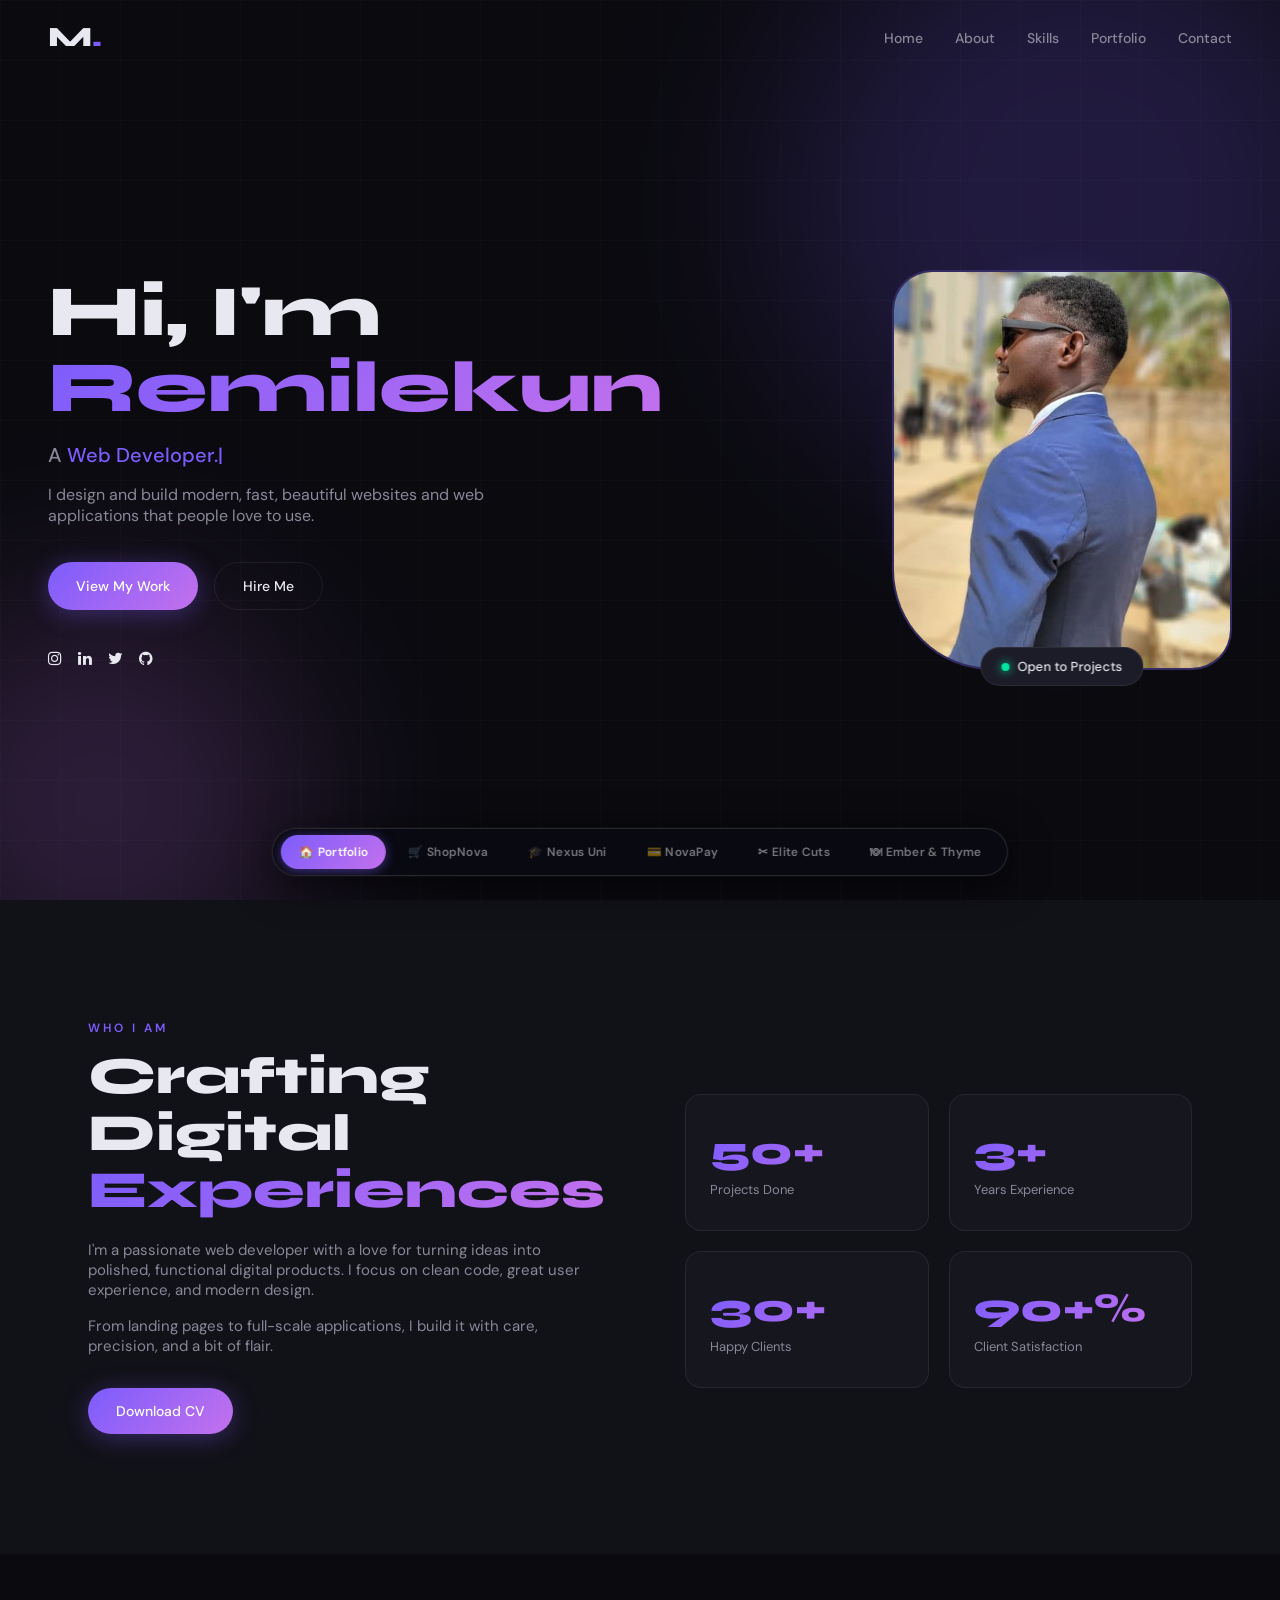
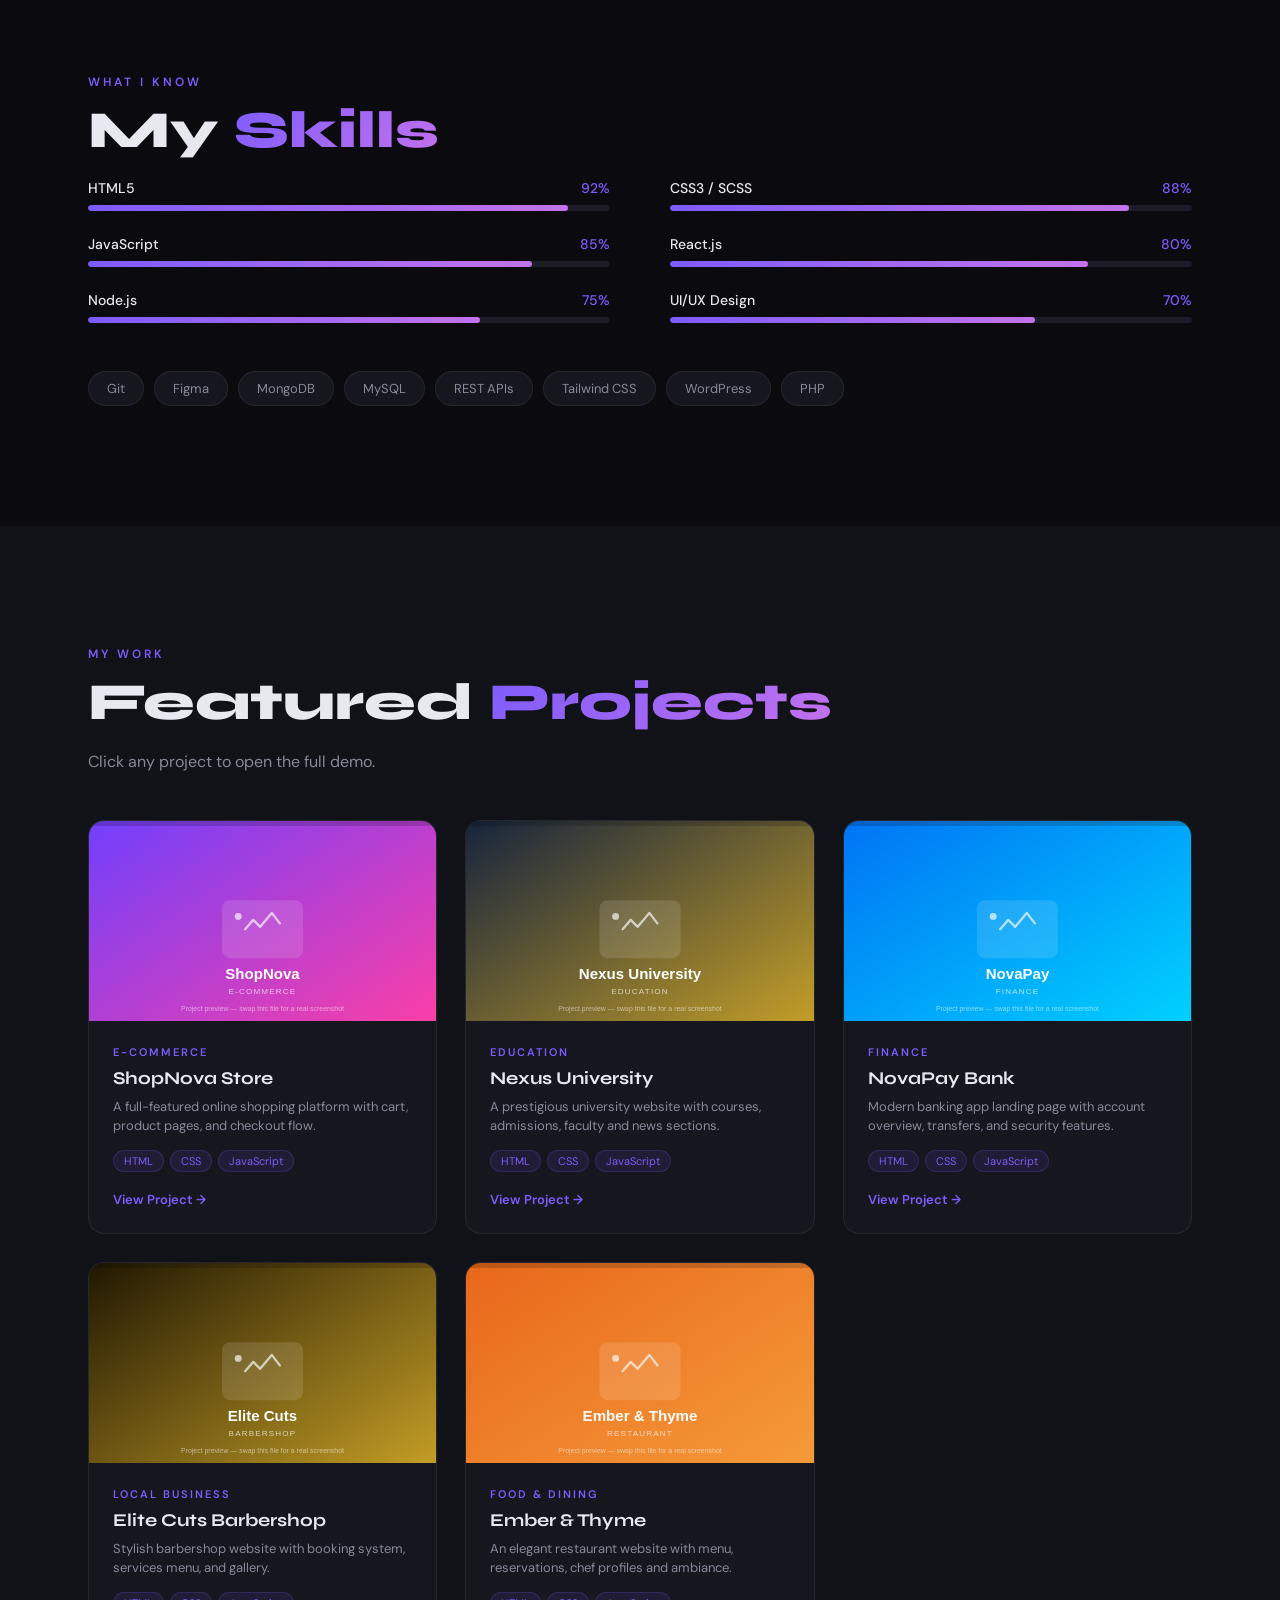
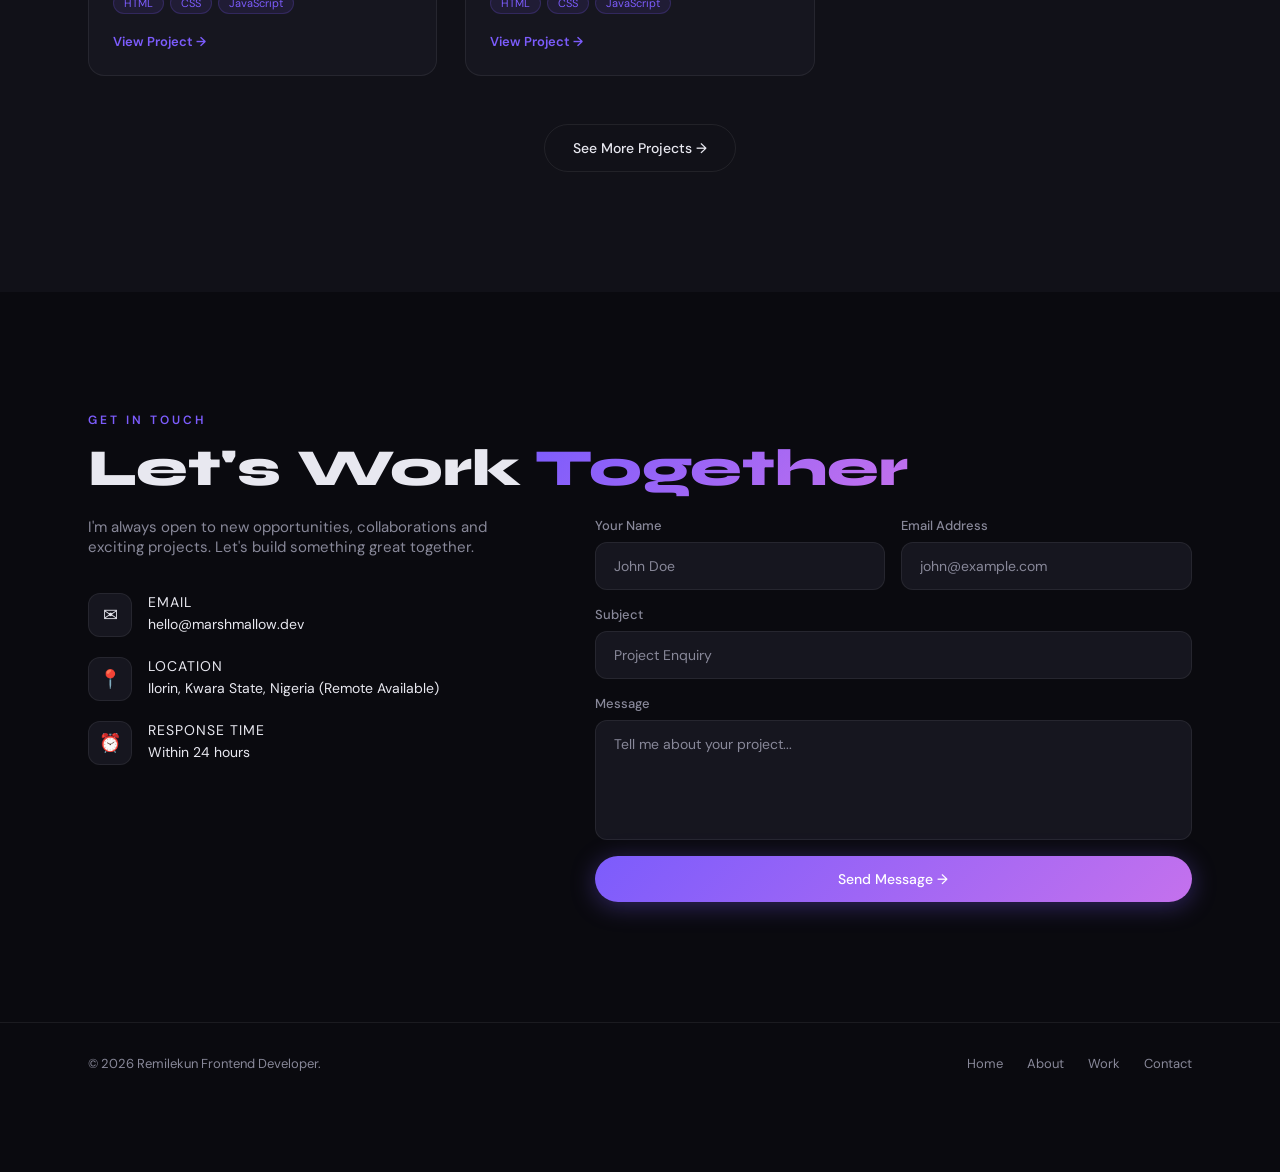
==== commit d1236741: "d" ====
--- a/portfolio/index.html
+++ b/portfolio/index.html
@@ -78,7 +78,7 @@
         <div class="hero-socials">
           <i class="fa fa-instagram"></i>
           <i class="fa fa-linkedin"></i>
-          <i class="fa fa-x"></i>
+          <i class="fa fa-twitter"></i>
           <i class="fa fa-github"></i>
 
         </div>
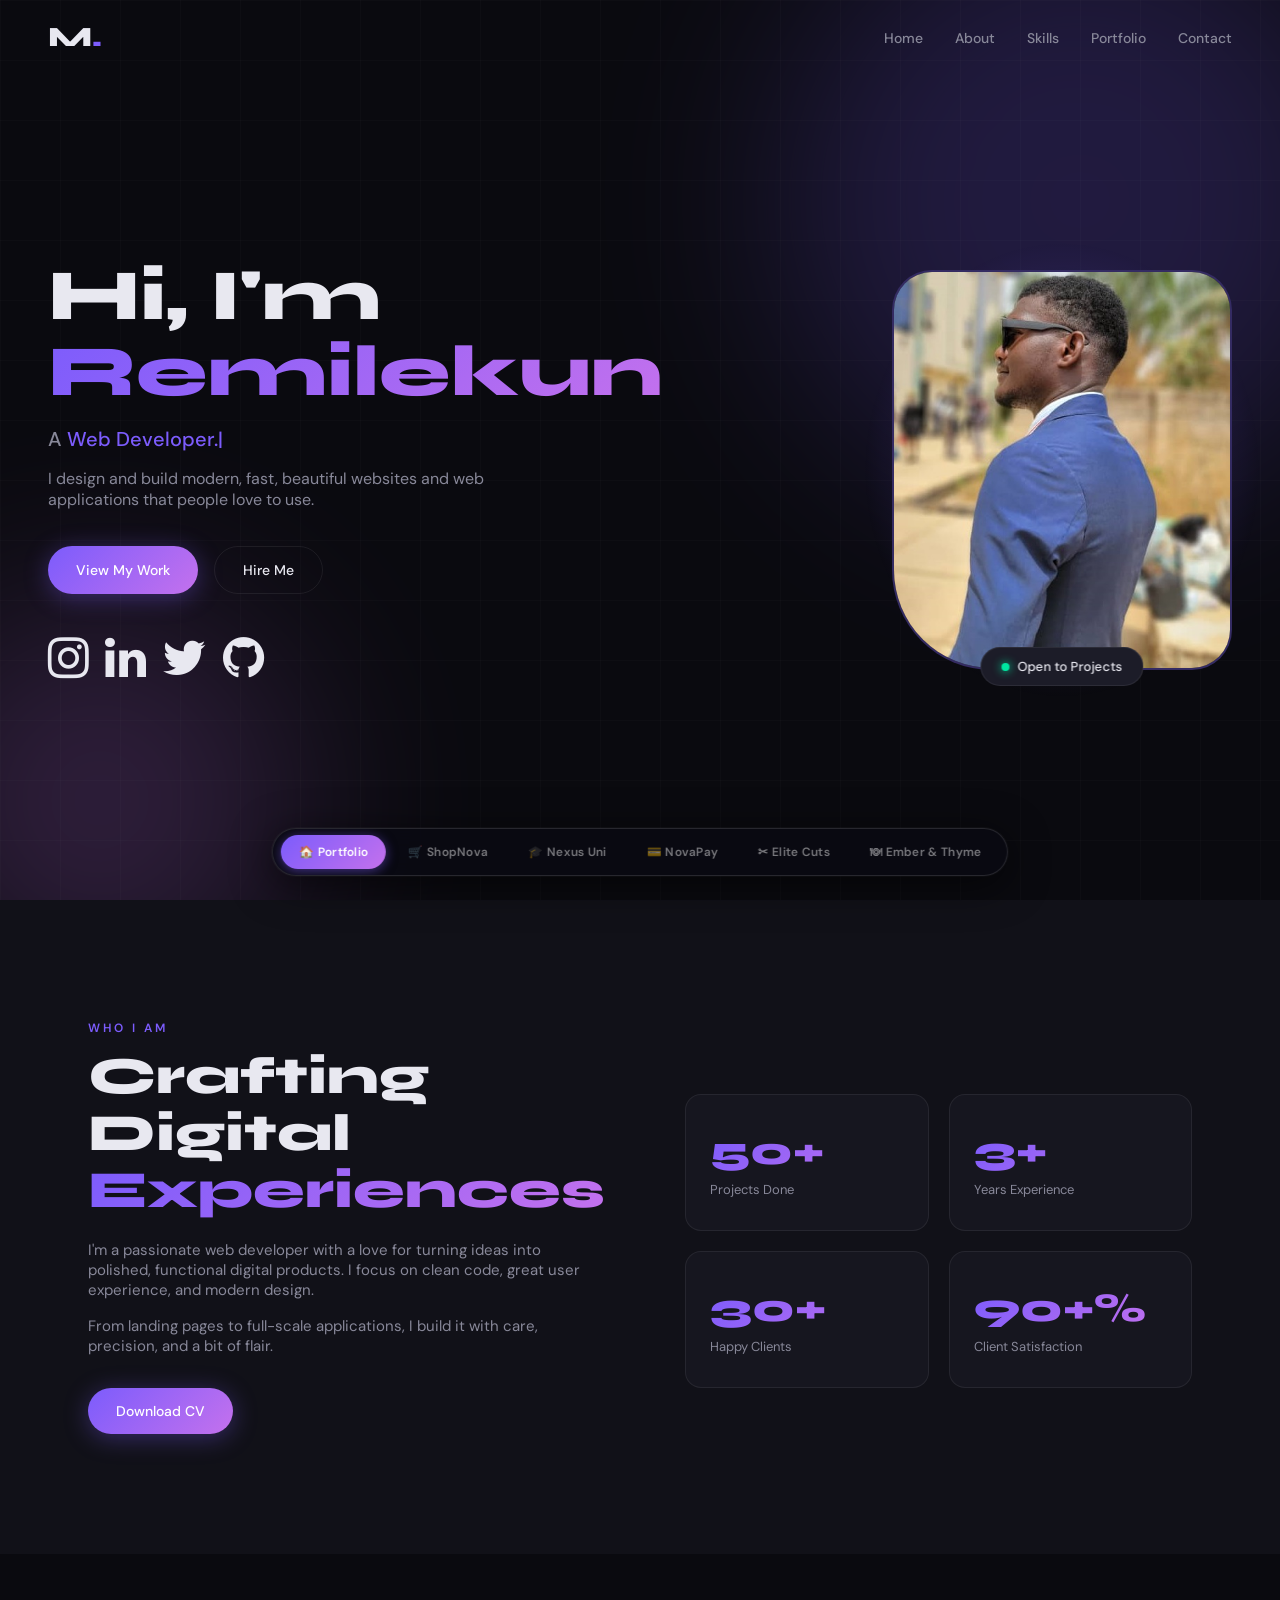
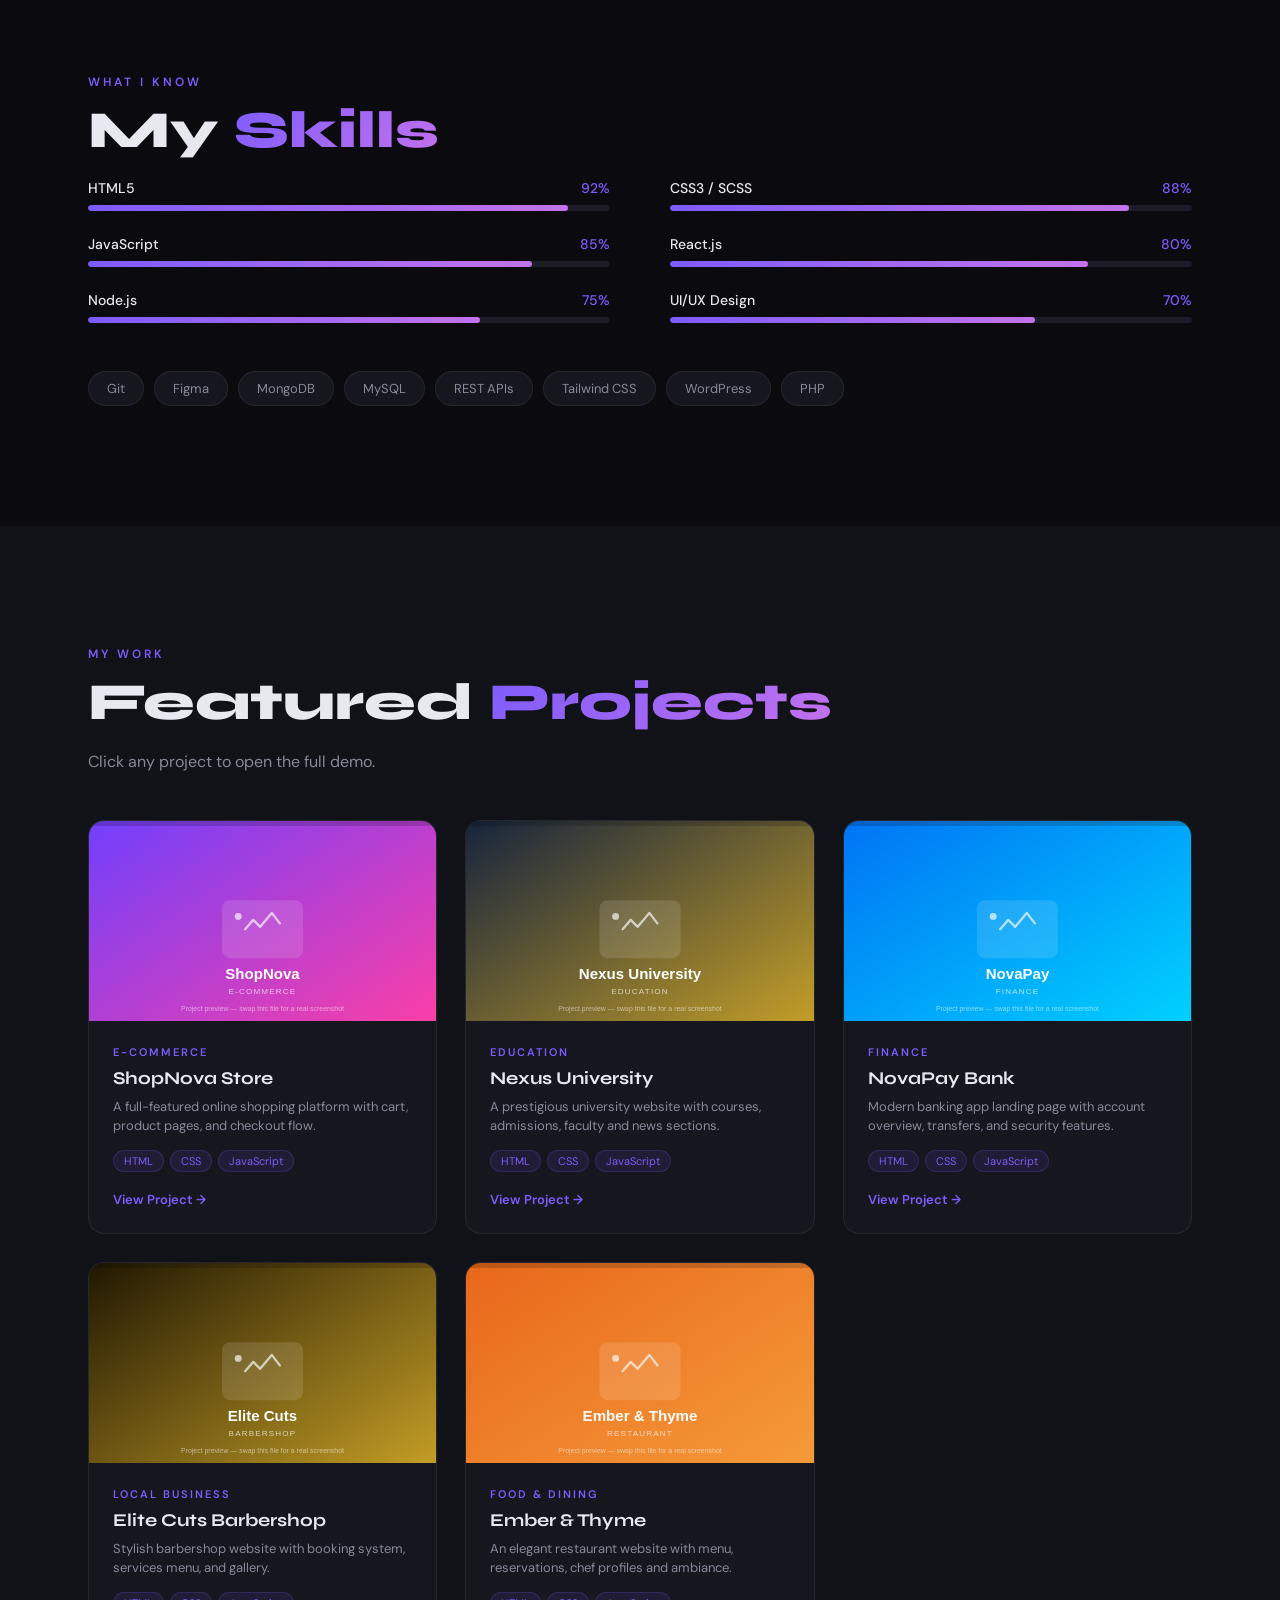
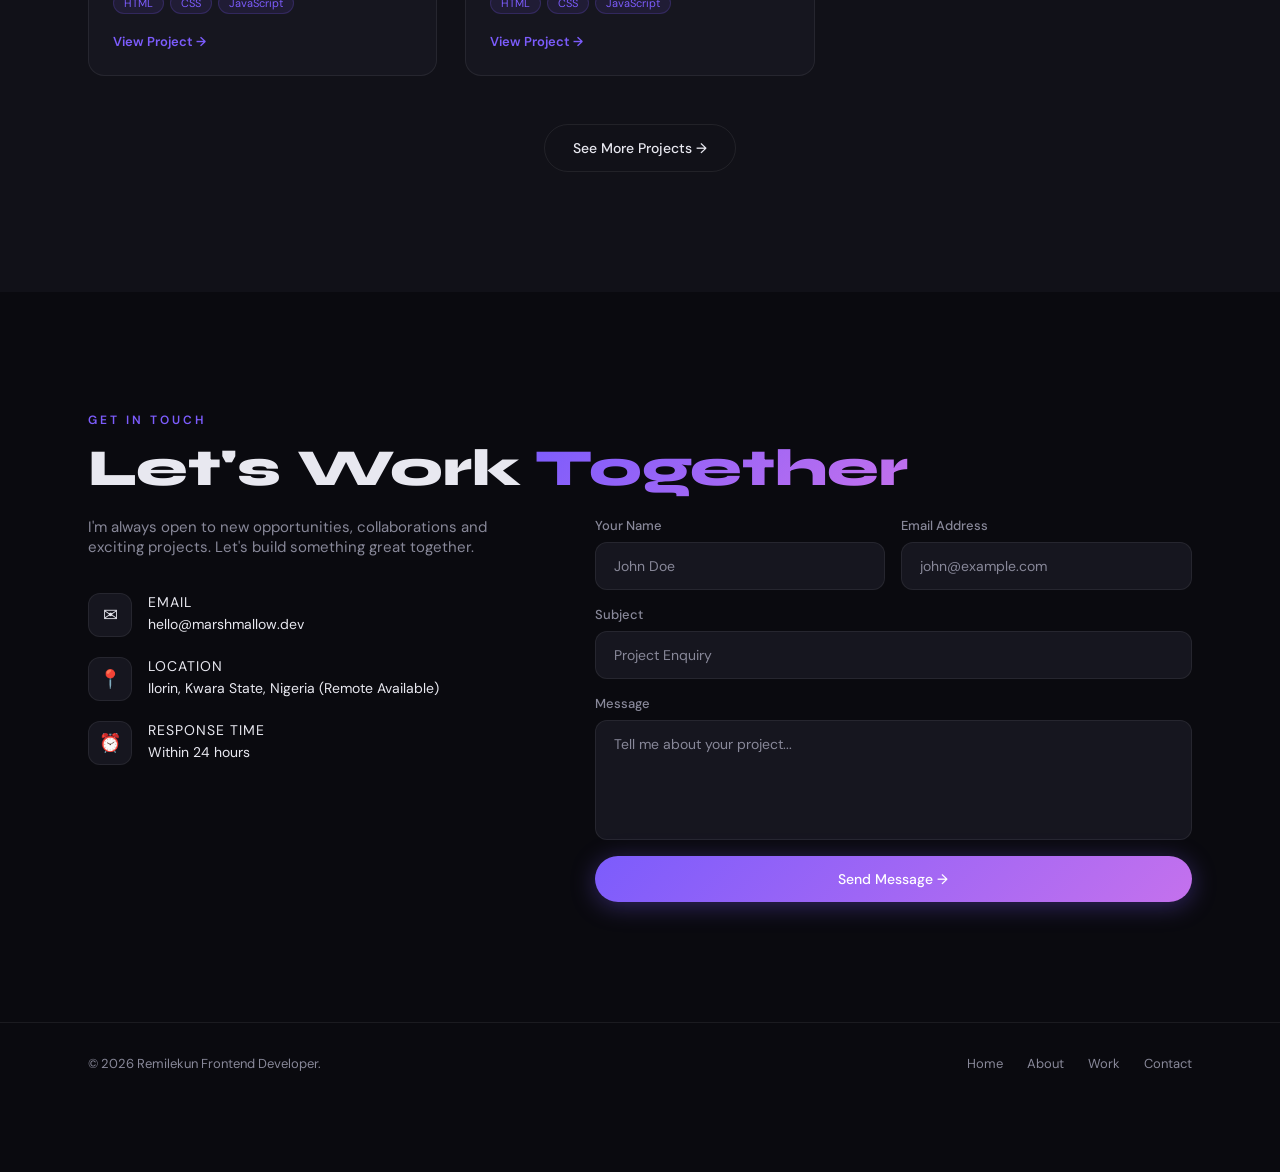
==== commit 55f33ad1: "s" ====
--- a/portfolio/index.html
+++ b/portfolio/index.html
@@ -76,10 +76,10 @@
           <a href="#pf-contact" class="btn btn-outline">Hire Me</a>
         </div>
         <div class="hero-socials">
-          <i class="fa fa-instagram"></i>
-          <i class="fa fa-linkedin"></i>
-          <i class="fa fa-twitter"></i>
-          <i class="fa fa-github"></i>
+          <i class="fa fa-instagram" style="font-size:48px;" ></i>
+          <i class="fa fa-linkedin" style="font-size:48px;"></i>
+          <i class="fa fa-twitter" style="font-size:48px;"></i>
+          <i class="fa fa-github" style="font-size:48px;"></i>
 
         </div>
       </div>
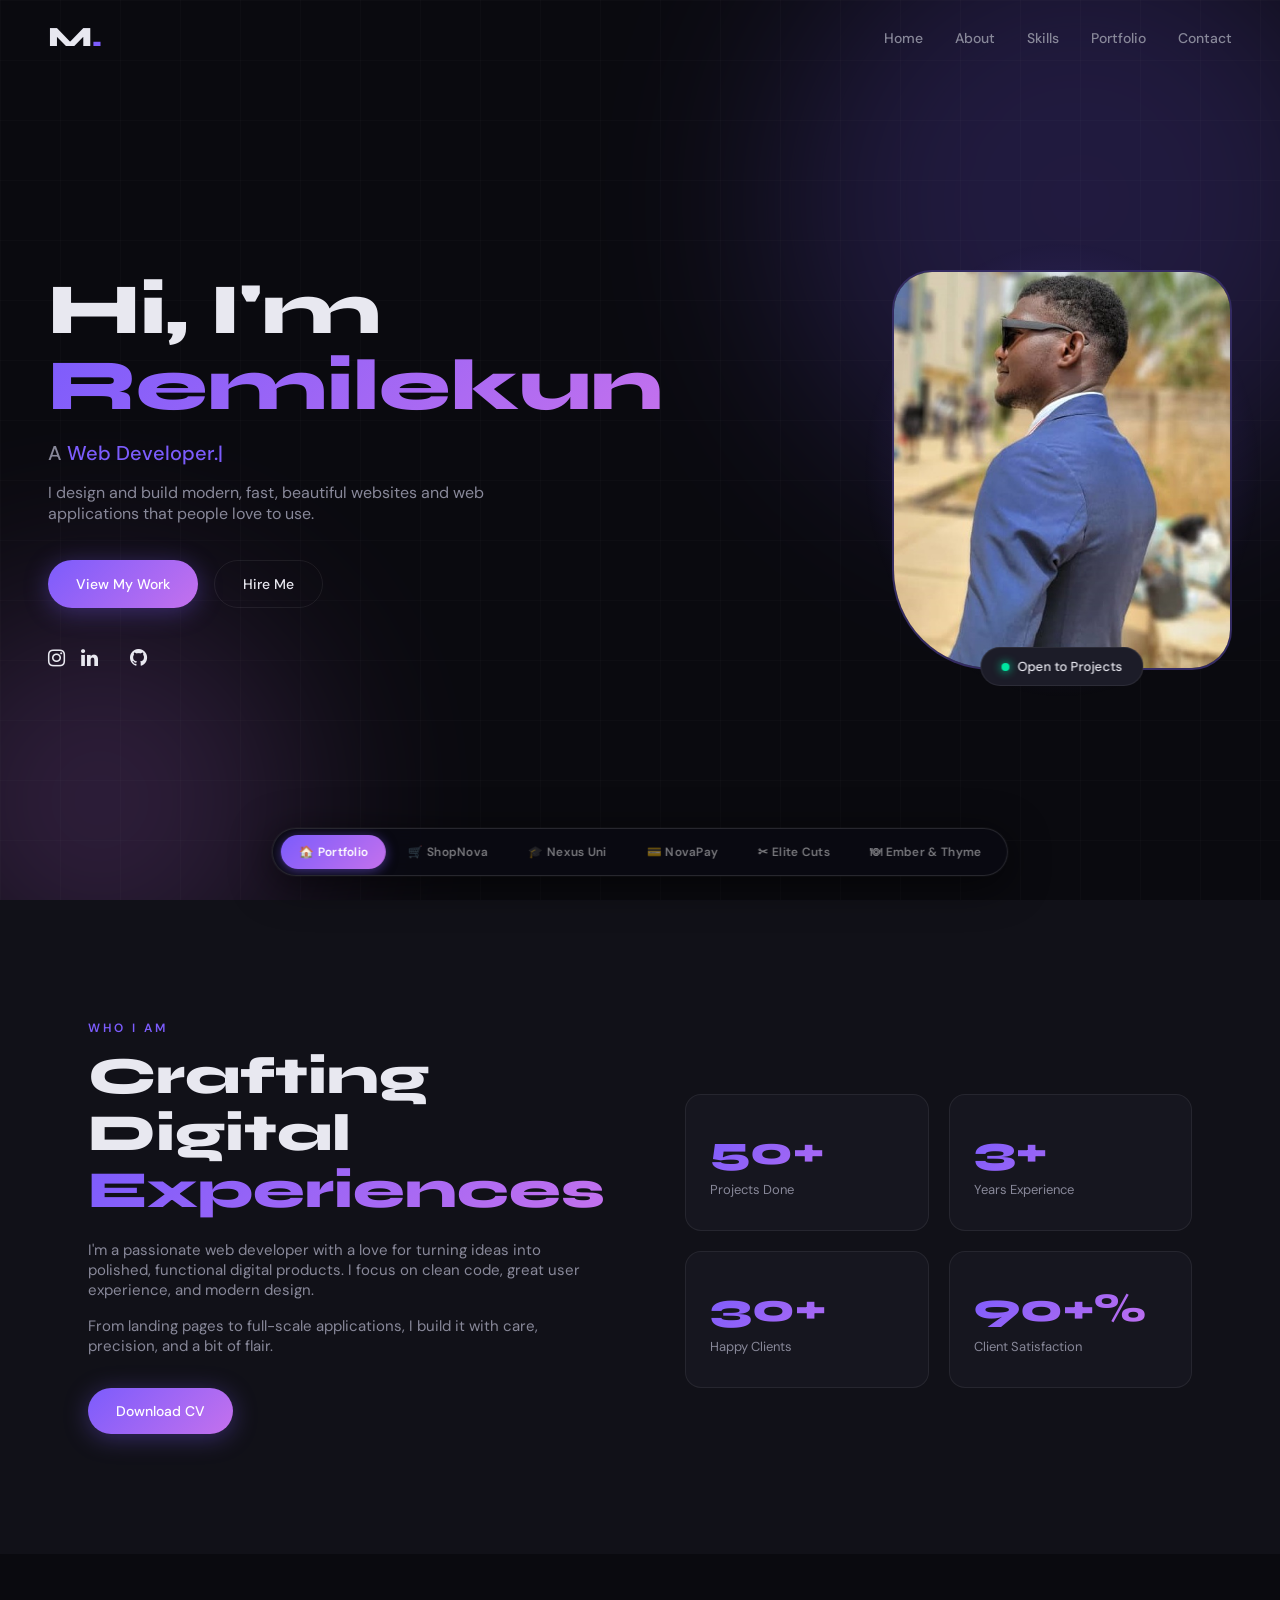
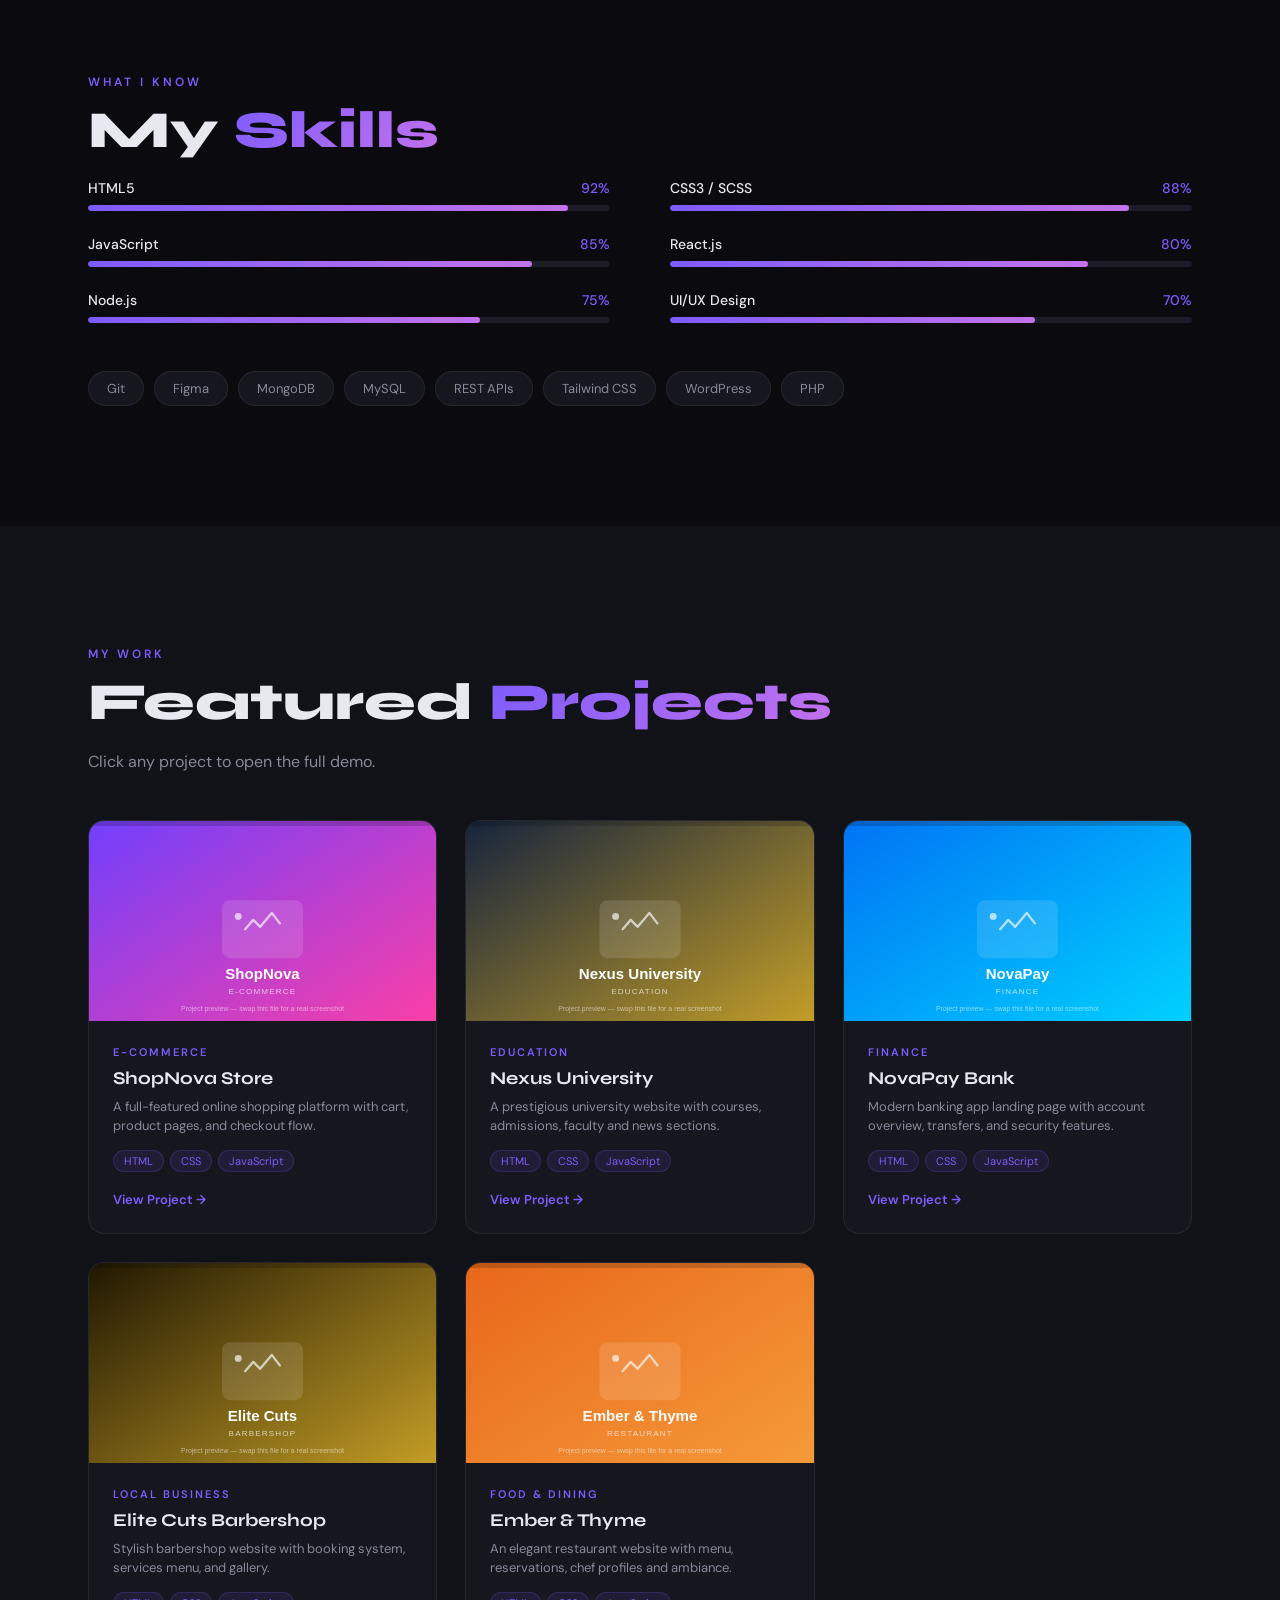
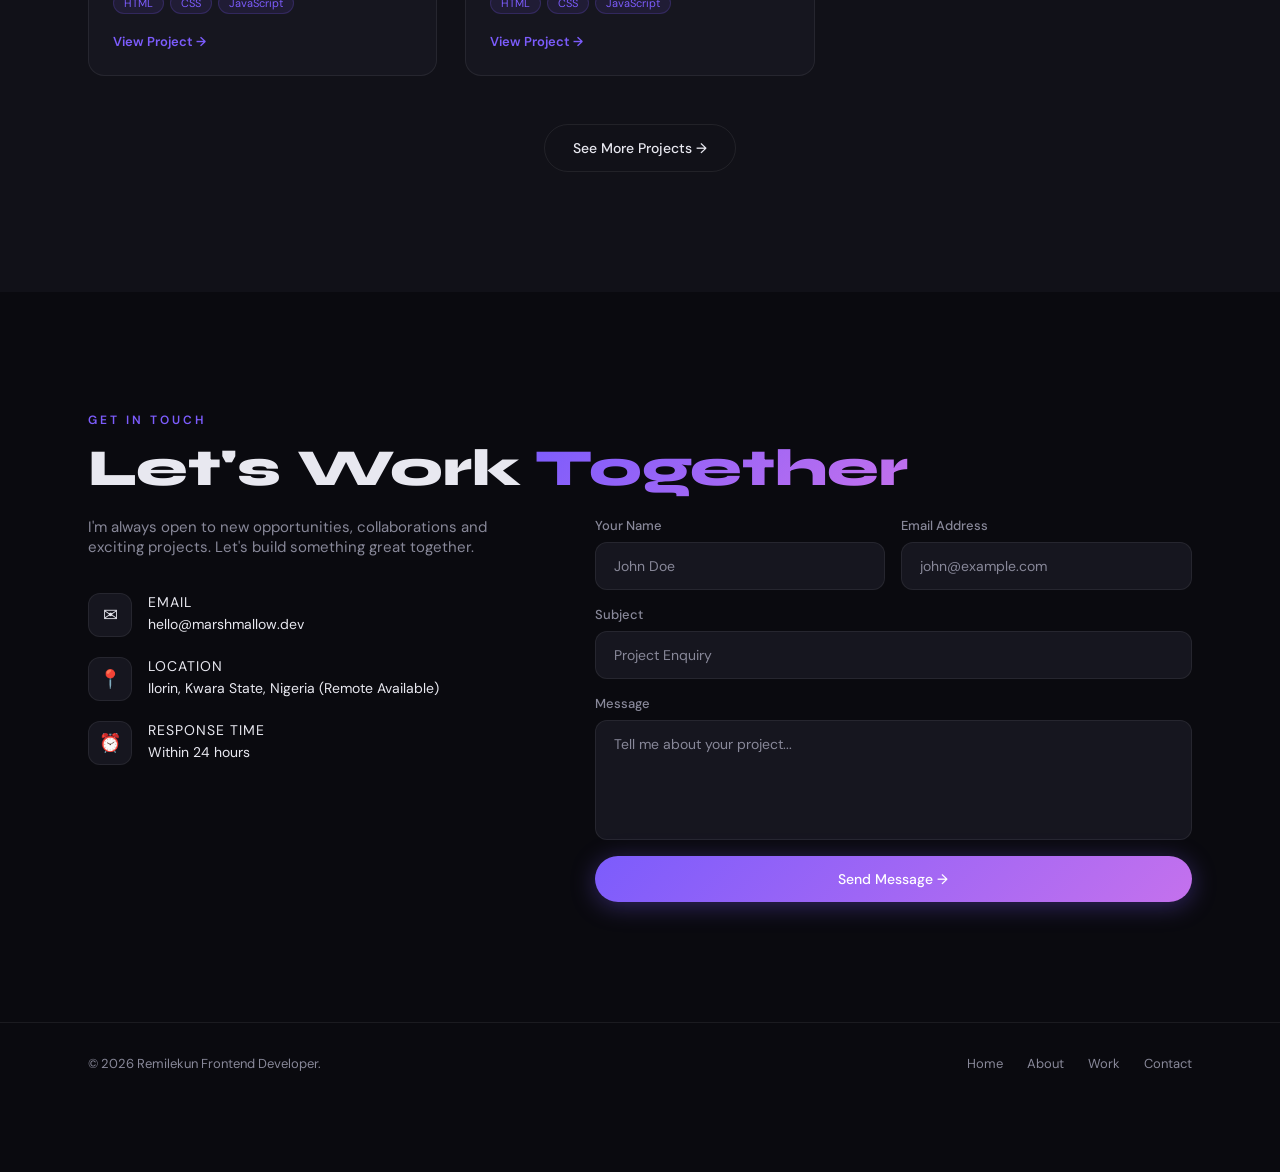
==== commit 25056a1e: "d" ====
--- a/portfolio/index.html
+++ b/portfolio/index.html
@@ -76,10 +76,10 @@
           <a href="#pf-contact" class="btn btn-outline">Hire Me</a>
         </div>
         <div class="hero-socials">
-          <i class="fa fa-instagram" style="font-size:48px;" ></i>
-          <i class="fa fa-linkedin" style="font-size:48px;"></i>
-          <i class="fa fa-twitter" style="font-size:48px;"></i>
-          <i class="fa fa-github" style="font-size:48px;"></i>
+          <i class="fa fa-instagram" style="font-size:20px;" ></i>
+          <i class="fa fa-linkedin" style="font-size:20px;"></i>
+          <i class="fa fa-square-x-twitte" style="font-size:20px;"></i>
+          <i class="fa fa-github" style="font-size:20px;"></i>
 
         </div>
       </div>
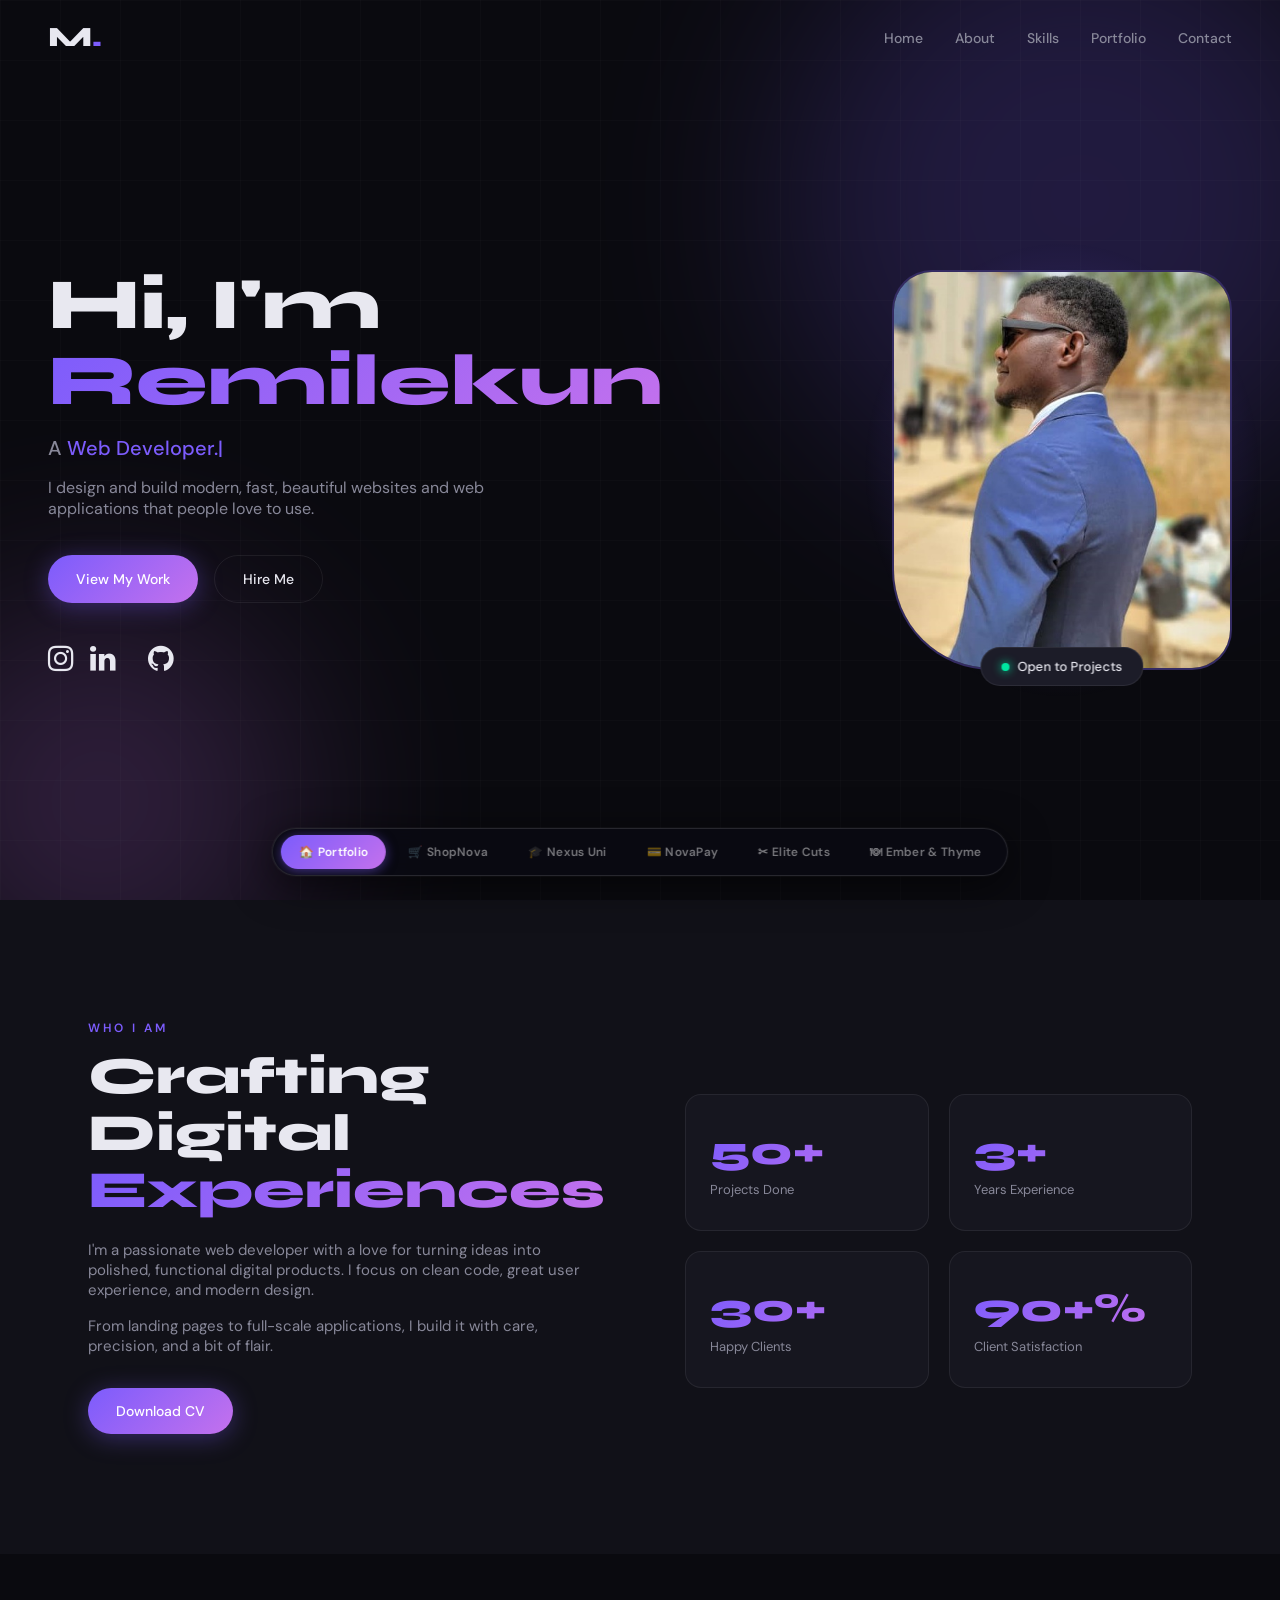
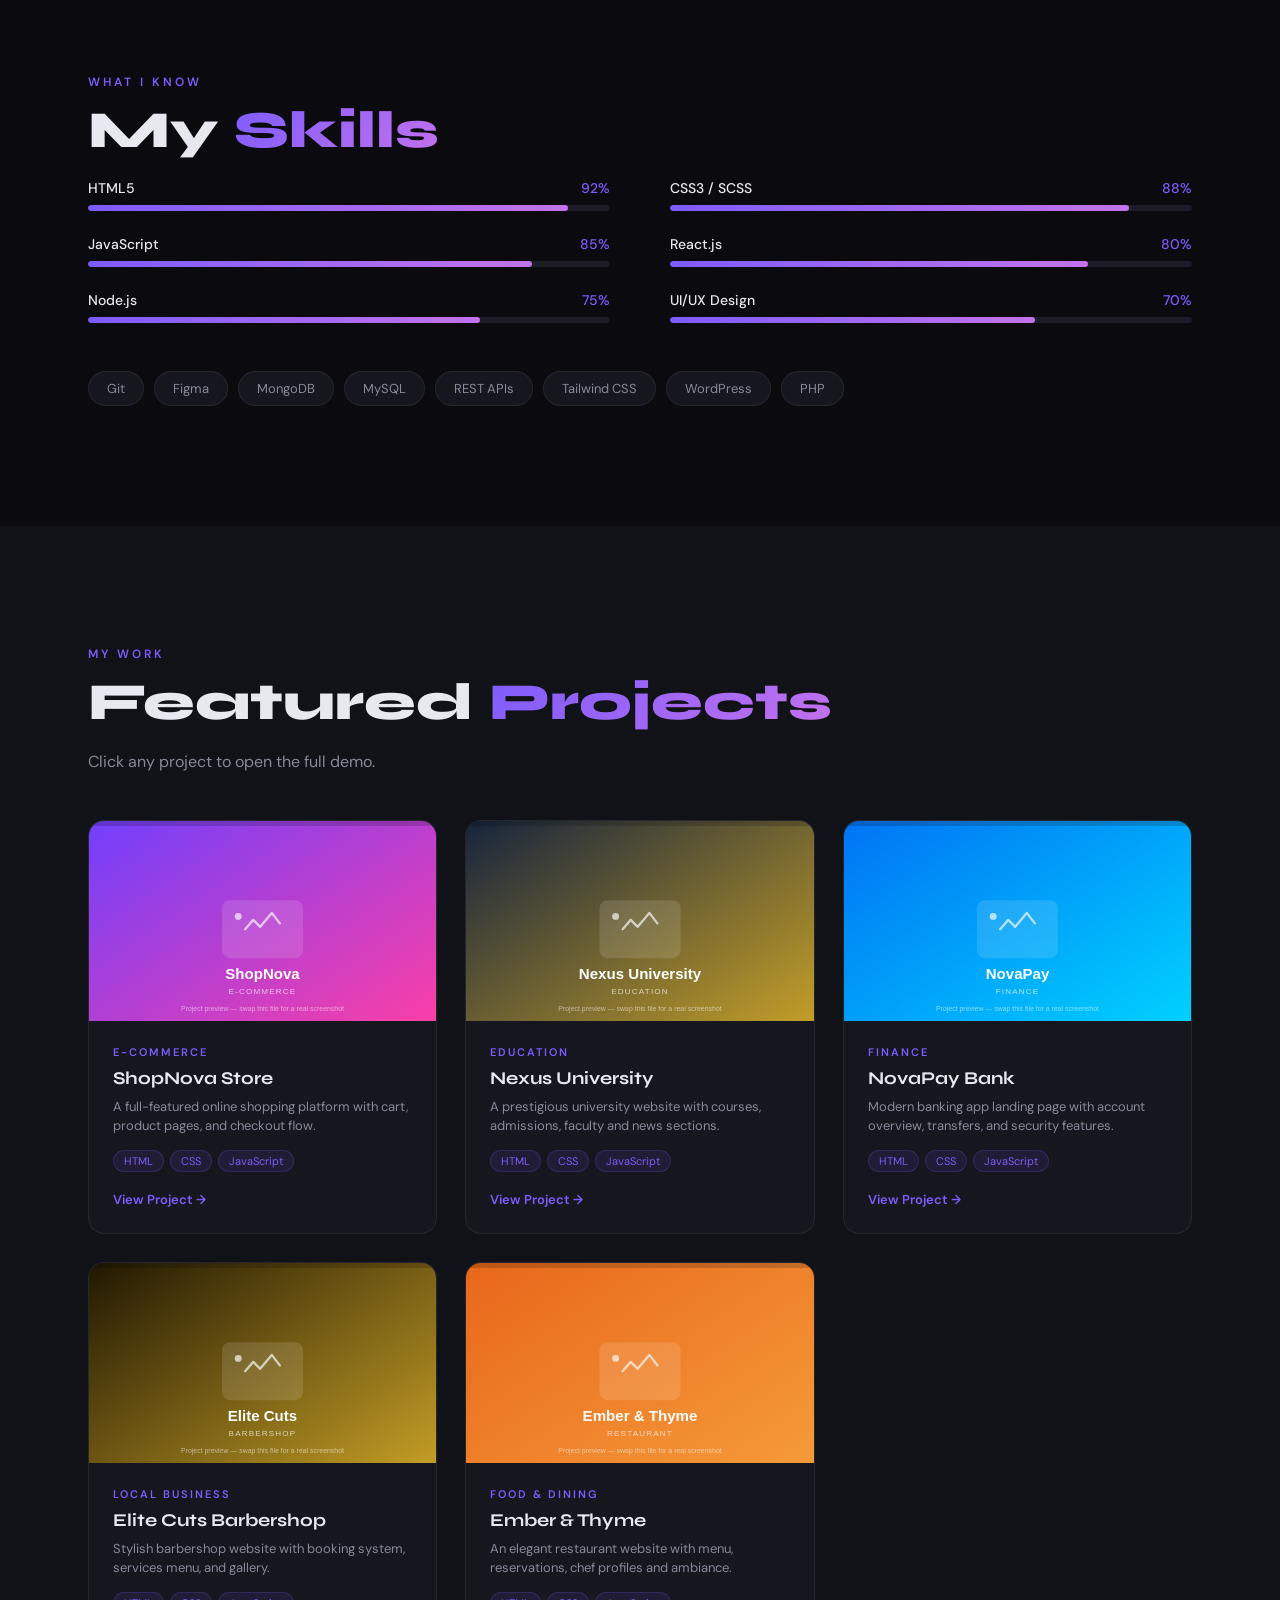
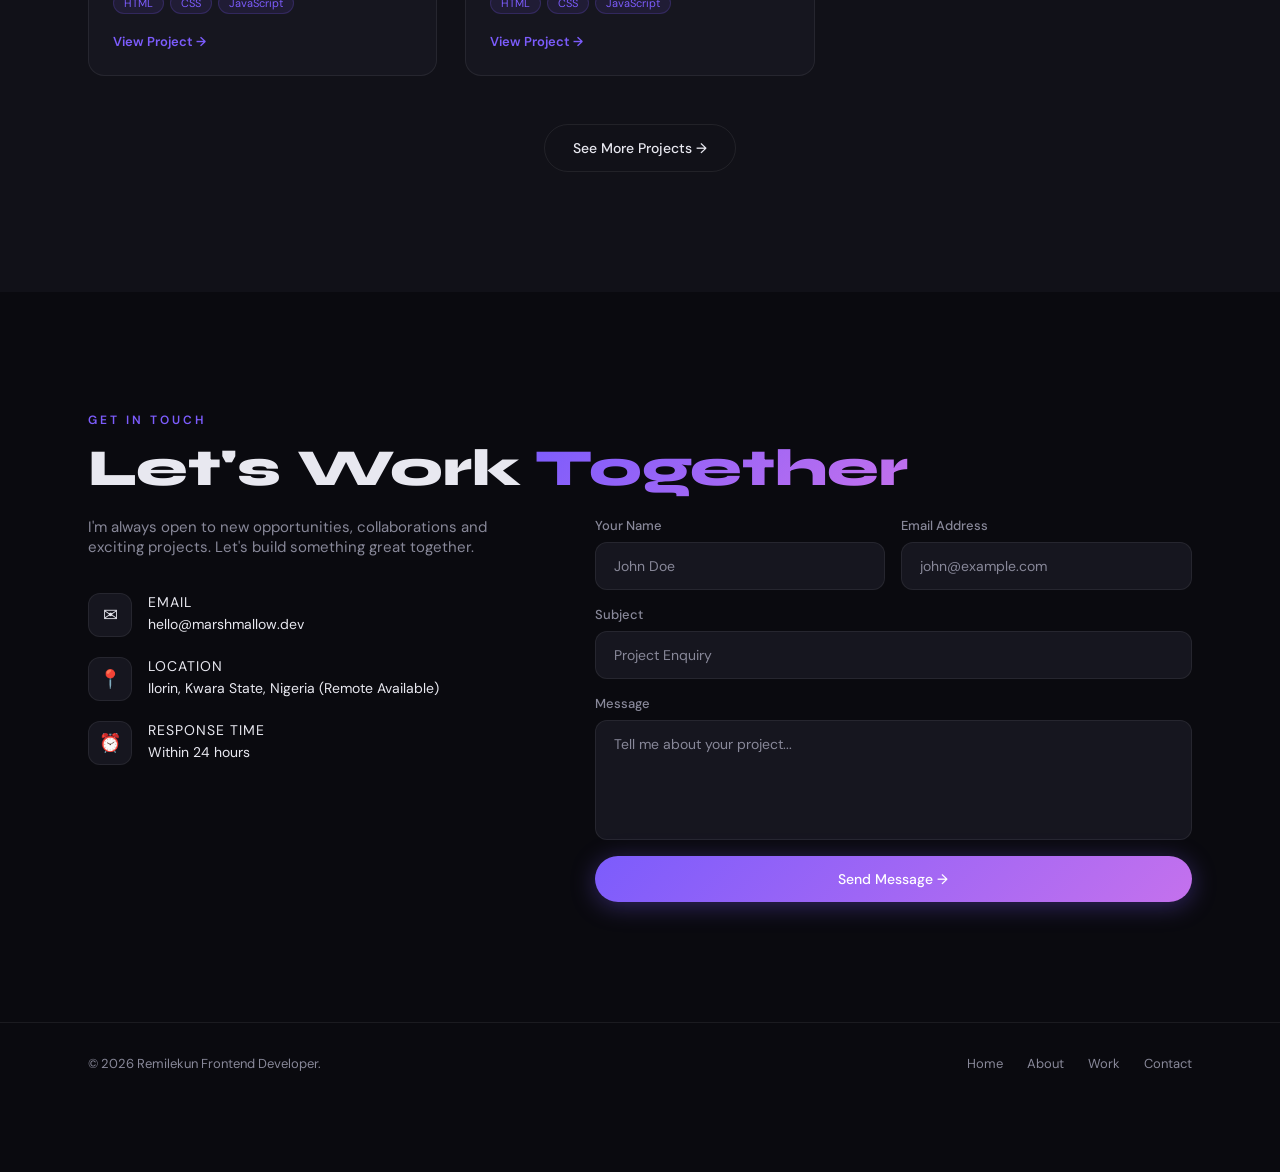
==== commit 4a789487: "d" ====
--- a/portfolio/index.html
+++ b/portfolio/index.html
@@ -76,10 +76,10 @@
           <a href="#pf-contact" class="btn btn-outline">Hire Me</a>
         </div>
         <div class="hero-socials">
-          <i class="fa fa-instagram" style="font-size:20px;" ></i>
-          <i class="fa fa-linkedin" style="font-size:20px;"></i>
-          <i class="fa fa-square-x-twitte" style="font-size:20px;"></i>
-          <i class="fa fa-github" style="font-size:20px;"></i>
+          <i class="fa fa-instagram" style="font-size:30px;" ></i>
+          <i class="fa fa-linkedin" style="font-size:30px;"></i>
+          <i class="fa fa-square-x-twitter" style="font-size:30px;"></i>
+          <i class="fa fa-github" style="font-size:30px;"></i>
 
         </div>
       </div>
